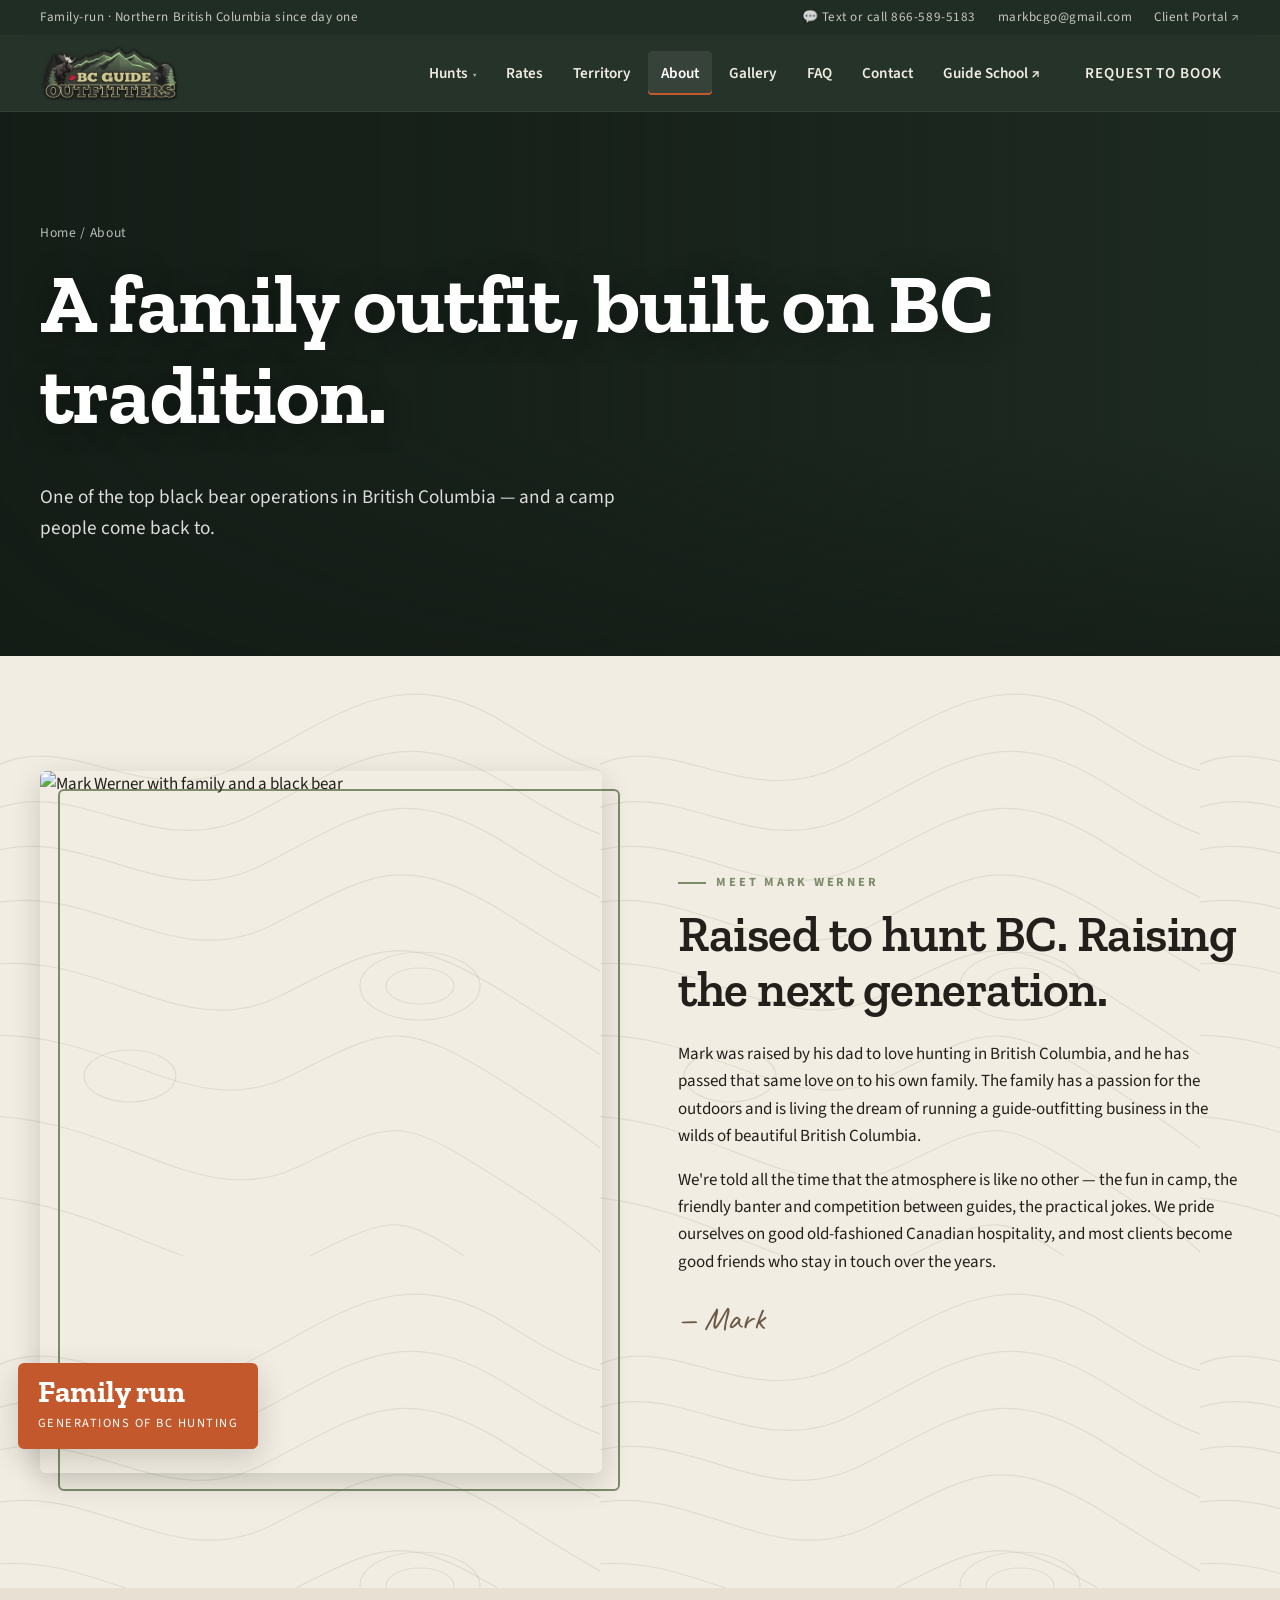
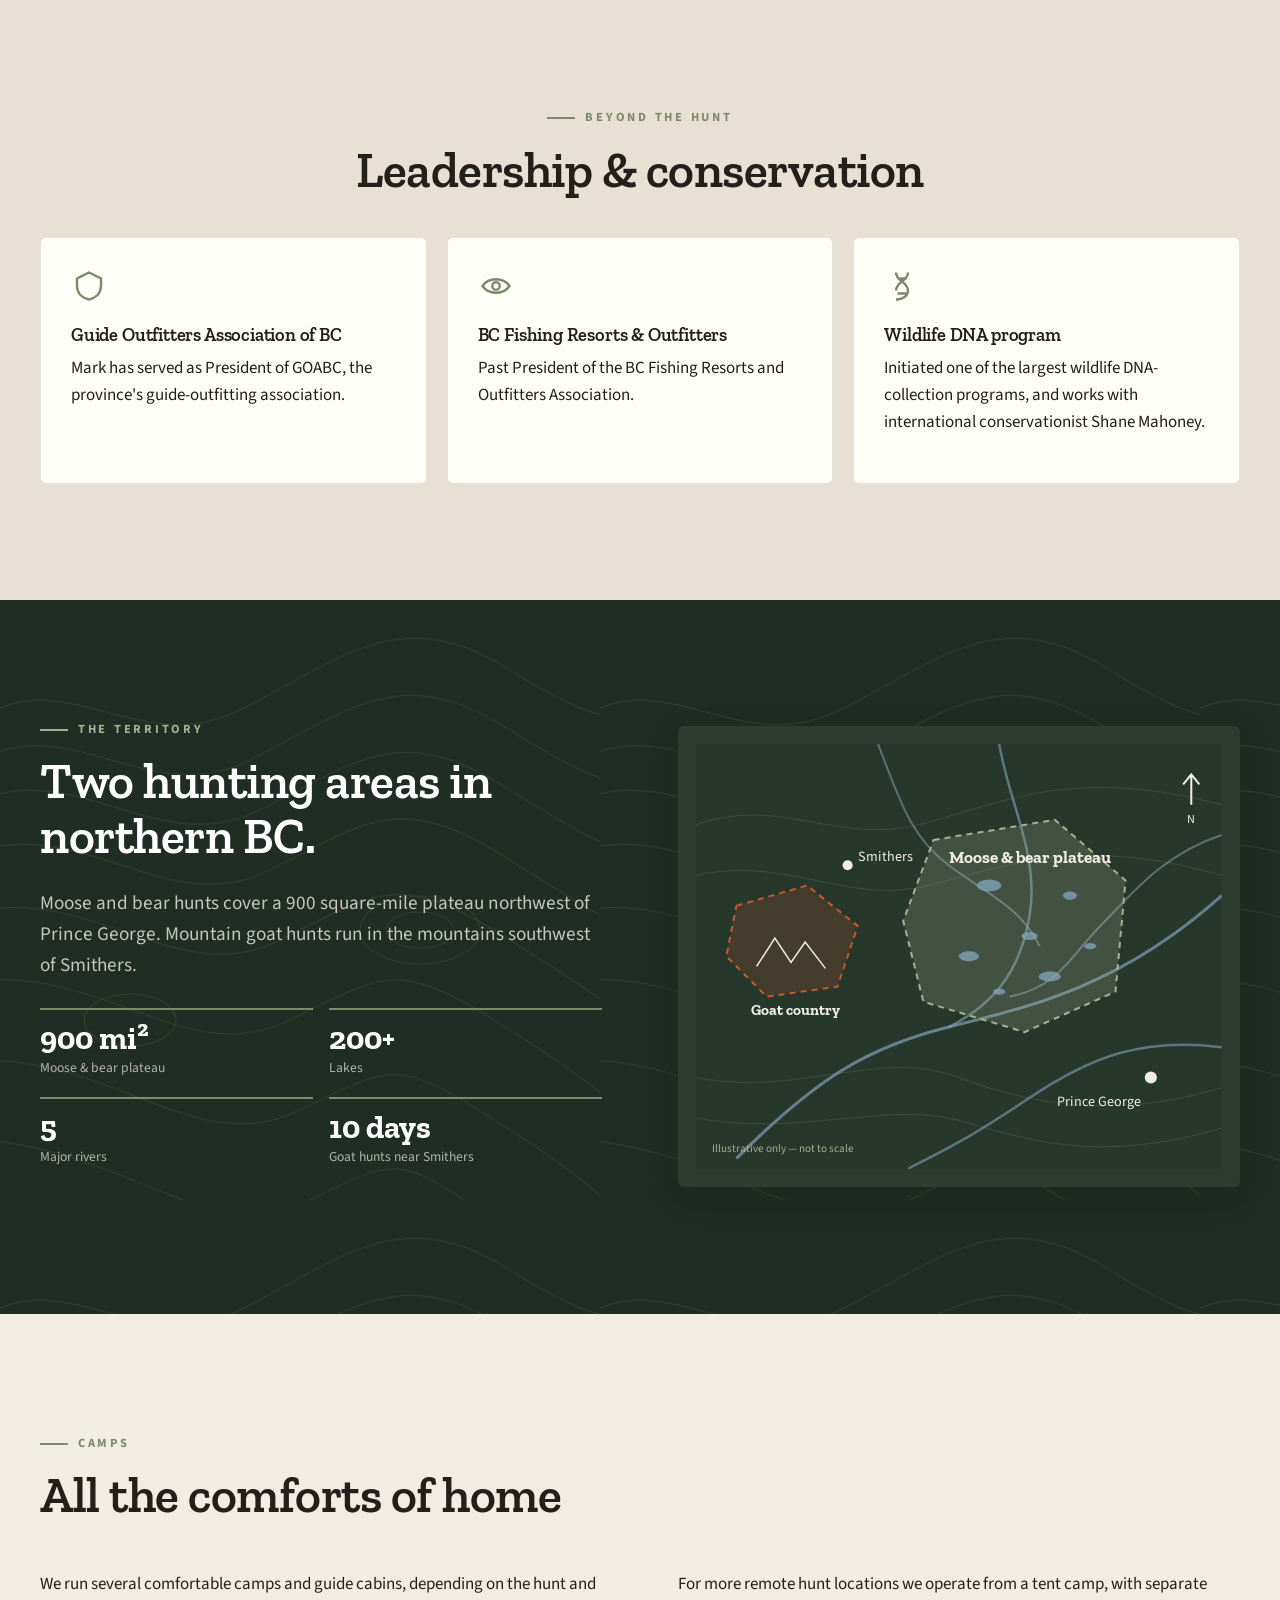
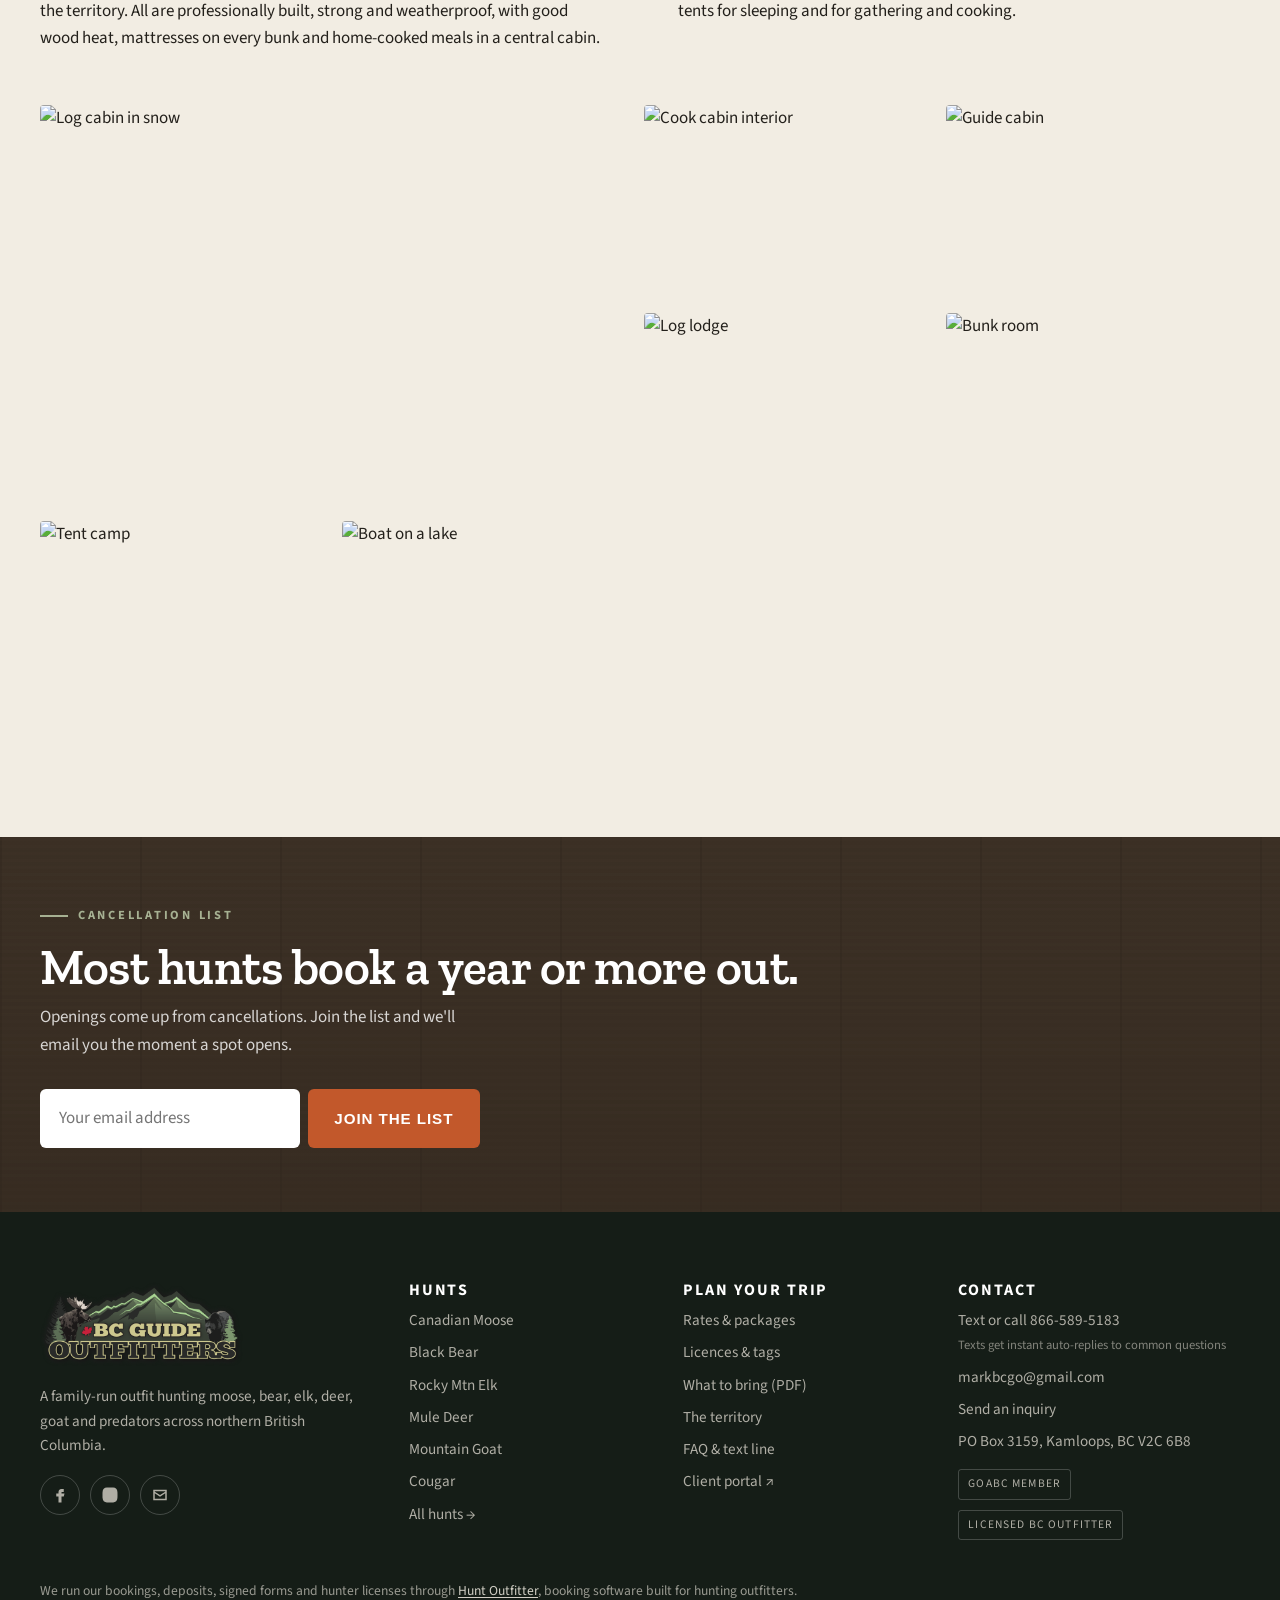
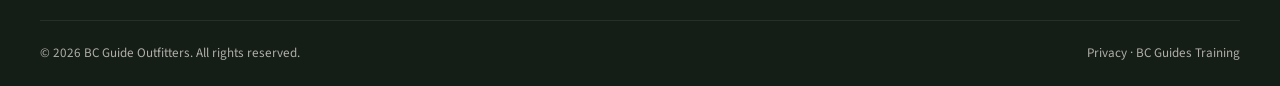
==== about.html @ df82d162 "BC Guide Outfitters site preview (static redesign)" ====
<!doctype html>
<html lang="en">
<head>
<meta charset="utf-8">
<meta name="robots" content="noindex, nofollow">
<link rel="icon" type="image/png" href="assets/img/favicon.png">
<link rel="apple-touch-icon" href="assets/img/favicon.png">
<meta name="viewport" content="width=device-width, initial-scale=1">
<title>About &amp; Territory — BC Guide Outfitters</title>
<link rel="preconnect" href="https://fonts.googleapis.com"><link rel="preconnect" href="https://fonts.gstatic.com" crossorigin>
<link href="https://fonts.googleapis.com/css2?family=Caveat:wght@500&family=Source+Sans+3:wght@400;600;700&family=Zilla+Slab:wght@400;600;700&display=swap" rel="stylesheet">
<link rel="stylesheet" href="assets/styles.css?v=23">
<script src="assets/site.js?v=23" defer></script>
</head>
<body data-page="about">
<div id="site-header"></div>

<main>
  <section class="hero hero-sub">
    <div class="hero-bg" style="background-image:url('https://www.bcguideoutfitters.com/wp-content/uploads/2018/09/aboutbanner.jpg')"></div>
    <div class="wrap">
      <div>
        <div class="crumbs"><a href="index.html">Home</a> / About</div>
        <h1>A family outfit, built on BC tradition.</h1>
        <p class="lead">One of the top black bear operations in British Columbia — and a camp people come back to.</p>
      </div>
    </div>
  </section>

  <section class="section topo">
    <div class="wrap split">
      <div class="framed">
        <img src="https://www.bcguideoutfitters.com/wp-content/uploads/2018/09/about1.jpg" alt="Mark Werner with family and a black bear">
        <div class="tag"><b>Family run</b><span>Generations of BC hunting</span></div>
      </div>
      <div>
        <span class="eyebrow">Meet Mark Werner</span>
        <h2>Raised to hunt BC. Raising the next generation.</h2>
        <p>Mark was raised by his dad to love hunting in British Columbia, and he has passed that same love on to his own family. The family has a passion for the outdoors and is living the dream of running a guide-outfitting business in the wilds of beautiful British Columbia.</p>
        <p>We're told all the time that the atmosphere is like no other — the fun in camp, the friendly banter and competition between guides, the practical jokes. We pride ourselves on good old-fashioned Canadian hospitality, and most clients become good friends who stay in touch over the years.</p>
        <p class="signature">— Mark</p>
      </div>
    </div>
  </section>

  <section class="section paper-2">
    <div class="wrap">
      <div class="center" style="margin-bottom:40px"><span class="eyebrow">Beyond the hunt</span><h2>Leadership &amp; conservation</h2></div>
      <div class="cred">
        <div class="panel"><svg viewBox="0 0 24 24"><path d="M12 3l8 4v5c0 5-3.5 8-8 9-4.5-1-8-4-8-9V7z"/></svg><h3>Guide Outfitters Association of BC</h3><p>Mark has served as President of GOABC, the province's guide-outfitting association.</p></div>
        <div class="panel"><svg viewBox="0 0 24 24"><path d="M3 12c4-6 14-6 18 0-4 6-14 6-18 0z"/><circle cx="12" cy="12" r="2.5"/></svg><h3>BC Fishing Resorts &amp; Outfitters</h3><p>Past President of the BC Fishing Resorts and Outfitters Association.</p></div>
        <div class="panel"><svg viewBox="0 0 24 24"><path d="M8 3c0 6 8 6 8 12s-8 6-8 6M16 3c0 6-8 6-8 12M9 7h6M9 17h6"/></svg><h3>Wildlife DNA program</h3><p>Initiated one of the largest wildlife DNA-collection programs, and works with international conservationist Shane Mahoney.</p></div>
      </div>
    </div>
  </section>

  <section class="section on-dark topo" id="territory">
    <div class="wrap split">
      <div>
        <span class="eyebrow">The territory</span>
        <h2>Two hunting areas in northern BC.</h2>
        <p class="lead">Moose and bear hunts cover a 900 square-mile plateau northwest of Prince George. Mountain goat hunts run in the mountains southwest of Smithers.</p>
        <div class="facts">
          <div class="fact"><b>900 mi²</b><span>Moose &amp; bear plateau</span></div>
          <div class="fact"><b>200+</b><span>Lakes</span></div>
          <div class="fact"><b>5</b><span>Major rivers</span></div>
          <div class="fact"><b>10 days</b><span>Goat hunts near Smithers</span></div>
        </div>
      </div>
      <div class="map-card">
        <svg viewBox="0 0 520 420" role="img" aria-label="Illustrative map of the hunting areas relative to Prince George and Smithers">
          <rect width="520" height="420" fill="#26372c"/>
          <g fill="none" stroke="#7d8b6a" stroke-opacity=".25">
            <path d="M0 80c80-30 140 20 220 0s150-60 300-20"/><path d="M0 130c90-20 150 30 230 10s150-50 290-10"/><path d="M0 330c100 20 180-30 260 0s160 40 260 10"/><path d="M0 370c110 20 190-20 270 5s150 35 250 5"/>
          </g>
          <!-- rivers -->
          <path d="M40 410C120 330 170 300 250 280s170-40 270-130" fill="none" stroke="#7fa3b5" stroke-width="3" stroke-opacity=".7"/>
          <path d="M520 300c-80-10-130 10-190 50s-80 50-120 70" fill="none" stroke="#7fa3b5" stroke-width="2.5" stroke-opacity=".6"/>
          <path d="M300 0c10 60 40 110 30 170s-40 90-80 110" fill="none" stroke="#7fa3b5" stroke-width="2.5" stroke-opacity=".6"/>
          <path d="M180 0c20 50 30 90 70 120s70 40 90 80" fill="none" stroke="#7fa3b5" stroke-width="2" stroke-opacity=".55"/>
          <path d="M520 90c-60 20-90 60-120 90s-40 60-90 70" fill="none" stroke="#7fa3b5" stroke-width="2" stroke-opacity=".55"/>
          <!-- plateau territory -->
          <path d="M235 95l120-20 70 60-10 110-90 40-100-30-20-80z" fill="#a6b192" fill-opacity=".22" stroke="#a6b192" stroke-width="2" stroke-dasharray="6 5"/>
          <g fill="#7fa3b5" fill-opacity=".8"><ellipse cx="290" cy="140" rx="12" ry="6"/><ellipse cx="330" cy="190" rx="8" ry="4"/><ellipse cx="270" cy="210" rx="10" ry="5"/><ellipse cx="370" cy="150" rx="7" ry="4"/><ellipse cx="350" cy="230" rx="11" ry="5"/><ellipse cx="300" cy="245" rx="6" ry="3"/><ellipse cx="390" cy="200" rx="6" ry="3"/></g>
          <text x="330" y="118" fill="#f2ede3" font-family="Zilla Slab" font-weight="700" font-size="17" text-anchor="middle">Moose &amp; bear plateau</text>
          <!-- goat area -->
          <path d="M40 160l70-20 50 40-20 60-70 10-40-40z" fill="#c2582b" fill-opacity=".2" stroke="#c2582b" stroke-width="2" stroke-dasharray="6 5"/>
          <path d="M60 220l18-28 16 24 14-20 20 26" fill="none" stroke="#f2ede3" stroke-width="1.5"/>
          <text x="98" y="268" fill="#f2ede3" font-family="Zilla Slab" font-weight="700" font-size="15" text-anchor="middle">Goat country</text>
          <!-- towns -->
          <circle cx="150" cy="120" r="5" fill="#f2ede3"/><text x="160" y="116" fill="#f2ede3" font-family="Source Sans 3" font-size="14">Smithers</text>
          <circle cx="450" cy="330" r="6" fill="#f2ede3"/><text x="440" y="358" fill="#f2ede3" font-family="Source Sans 3" font-size="14" text-anchor="end">Prince George</text>
          <path d="M490 30v30M482 40l8-10 8 10" stroke="#f2ede3" stroke-width="2" fill="none"/><text x="490" y="78" fill="#f2ede3" font-size="12" text-anchor="middle" font-family="Source Sans 3">N</text>
          <text x="16" y="404" fill="#a6b192" font-size="11" font-family="Source Sans 3">Illustrative only — not to scale</text>
        </svg>
      </div>
    </div>
  </section>

  <section class="section">
    <div class="wrap">
      <div class="section-head"><div><span class="eyebrow">Camps</span><h2 style="margin:0">All the comforts of home</h2></div></div>
      <div class="split" style="align-items:start;margin-bottom:36px">
        <p>We run several comfortable camps and guide cabins, depending on the hunt and the territory. All are professionally built, strong and weatherproof, with good wood heat, mattresses on every bunk and home-cooked meals in a central cabin.</p>
        <p>For more remote hunt locations we operate from a tent camp, with separate tents for sleeping and for gathering and cooking.</p>
      </div>
      <div class="camp-grid">
        <img data-lightbox src="https://www.bcguideoutfitters.com/wp-content/uploads/2018/10/accom5.jpg" alt="Log cabin in snow">
        <img data-lightbox src="https://www.bcguideoutfitters.com/wp-content/uploads/2018/10/accom1.jpg" alt="Cook cabin interior">
        <img data-lightbox src="https://www.bcguideoutfitters.com/wp-content/uploads/2018/10/accom3.jpg" alt="Guide cabin">
        <img data-lightbox src="https://www.bcguideoutfitters.com/wp-content/uploads/2018/09/about-accom1.jpg" alt="Log lodge">
        <img data-lightbox src="https://www.bcguideoutfitters.com/wp-content/uploads/2018/09/about-accom2.jpg" alt="Bunk room">
        <img data-lightbox src="https://www.bcguideoutfitters.com/wp-content/uploads/2018/10/accom7.jpg" alt="Tent camp">
        <img data-lightbox src="https://www.bcguideoutfitters.com/wp-content/uploads/2018/10/accom4.jpg" alt="Boat on a lake">
      </div>
    </div>
  </section>
</main>

<div id="site-footer"></div>
</body>
</html>
---- assets/styles.css ----
/* BC Guide Outfitters — mock-up stylesheet ("Heritage Backcountry") */
:root {
  --spruce: #1f2d24;
  --spruce-2: #2b3d31;
  --sage: #7d8b6a;
  --sage-2: #a6b192;
  --paper: #f2ede3;
  --paper-2: #e8e1d3;
  --wood: #6b5a47;
  --wood-dark: #3e3328;
  --blaze: #c2582b;
  --blaze-2: #a8461d;
  --ink: #23201b;
  --muted: #6c665b;
  --line: rgba(35, 32, 27, .12);
  --radius: 6px;
  --shadow: 0 10px 30px rgba(20, 25, 20, .18);
  --wrap: 1200px;
  --head: "Zilla Slab", Georgia, serif;
  --body: "Source Sans 3", system-ui, -apple-system, sans-serif;
}

*, *::before, *::after { box-sizing: border-box; }
html { scroll-behavior: smooth; }
body {
  margin: 0;
  font-family: var(--body);
  font-size: 17px;
  line-height: 1.6;
  color: var(--ink);
  background: var(--paper);
  -webkit-font-smoothing: antialiased;
  overflow-x: clip;
}
img { max-width: 100%; display: block; }
a { color: inherit; }
h1, h2, h3, h4 { font-family: var(--head); line-height: 1.1; margin: 0 0 .5em; letter-spacing: -.01em; }
h1 { font-size: clamp(2.6rem, 6.5vw, 5.2rem); font-weight: 700; }
h2 { font-size: clamp(2rem, 4vw, 3.1rem); font-weight: 600; }
h3 { font-size: 1.45rem; font-weight: 600; }
p { margin: 0 0 1em; }

.wrap { width: min(var(--wrap), 100% - 32px); margin-inline: auto; }
.eyebrow {
  display: inline-block;
  font-size: .78rem; font-weight: 700; letter-spacing: .22em; text-transform: uppercase;
  color: var(--sage); margin-bottom: .9rem;
}
.eyebrow::before { content: ""; display: inline-block; width: 28px; height: 2px; background: currentColor; vertical-align: middle; margin-right: 10px; }
.on-dark .eyebrow, .eyebrow.light { color: var(--sage-2); }
.lead { font-size: 1.2rem; color: var(--muted); max-width: 62ch; }
.on-dark .lead { color: rgba(242, 237, 227, .8); }
.center { text-align: center; }
.center .lead { margin-inline: auto; }
.mock-note { font-size: .78rem; color: var(--blaze); font-weight: 600; }

/* ---------- Buttons ---------- */
.btn {
  display: inline-flex; align-items: center; gap: .55em;
  padding: .9em 1.6em; border-radius: var(--radius);
  font-weight: 700; font-size: .95rem; letter-spacing: .06em; text-transform: uppercase;
  text-decoration: none; border: 2px solid transparent; cursor: pointer;
  transition: transform .15s, background .2s, color .2s, border-color .2s;
}
.btn:hover { transform: translateY(-2px); }
.btn-blaze { background: var(--blaze); color: #fff; }
.btn-blaze:hover { background: var(--blaze-2); }
.btn-ghost { border-color: rgba(255, 255, 255, .7); color: #fff; }
.btn-ghost:hover { background: #fff; color: var(--spruce); }
.btn-dark { background: var(--spruce); color: var(--paper); }
.btn-dark:hover { background: var(--spruce-2); }
.btn-outline { border-color: var(--spruce); color: var(--spruce); }
.btn-outline:hover { background: var(--spruce); color: var(--paper); }
.btn-row { display: flex; flex-wrap: wrap; gap: 14px; }
.link-arrow { font-weight: 700; color: var(--blaze); text-decoration: none; letter-spacing: .04em; }
.link-arrow::after { content: " →"; transition: margin .2s; }
.link-arrow:hover::after { margin-left: 4px; }

/* ---------- Header ---------- */
.utility {
  background: var(--spruce); color: rgba(242, 237, 227, .8);
  font-size: .82rem; letter-spacing: .04em;
}
.utility .wrap { display: flex; justify-content: space-between; align-items: center; gap: 16px; padding: 7px 0; }
.utility a { text-decoration: none; }
.utility a:hover { color: #fff; }
.utility .u-right { display: flex; gap: 22px; }

.site-header {
  position: sticky; top: 0; z-index: 50;
  background: rgba(31, 45, 36, .97);
  backdrop-filter: blur(8px);
  color: var(--paper);
  border-bottom: 1px solid rgba(255, 255, 255, .06);
  transition: box-shadow .2s;
}
.site-header.scrolled { box-shadow: 0 6px 20px rgba(0, 0, 0, .25); }
.site-header .wrap { display: flex; align-items: center; justify-content: space-between; gap: 20px; height: 76px; }
.brand { display: flex; align-items: center; gap: 12px; text-decoration: none; }
.brand-text { font-family: var(--head); line-height: 1; }
.brand-text strong { display: block; font-size: 1.3rem; letter-spacing: .02em; }
.brand-text span { font-size: .7rem; letter-spacing: .28em; text-transform: uppercase; color: var(--sage-2); }
.brand-logo { display: block; height: 58px; width: auto; flex: none; }
.brand-logo-lg { height: 84px; }

.nav { display: flex; align-items: center; gap: 4px; white-space: nowrap; }
.nav > a, .nav .dd > button {
  color: var(--paper); text-decoration: none; font-weight: 600; font-size: .95rem;
  padding: 10px 13px; border-radius: 4px; background: none; border: 0; font-family: inherit; cursor: pointer;
}
.nav > a:hover, .nav .dd > button:hover, .nav a.active { color: #fff; background: rgba(255, 255, 255, .08); }
.nav a.active { box-shadow: inset 0 -2px 0 var(--blaze); }
.nav .btn { margin-left: 10px; padding: .7em 1.2em; }
.dd { position: relative; }
.dd > button::after { content: "▾"; font-size: .7em; margin-left: 5px; opacity: .7; }
.dd-menu {
  position: absolute; top: 100%; left: 0; min-width: 440px;
  background: var(--paper); color: var(--ink); border-radius: var(--radius); box-shadow: var(--shadow);
  padding: 14px; display: grid; grid-template-columns: 1fr 1fr; gap: 2px;
  opacity: 0; visibility: hidden; transform: translateY(6px); transition: .18s;
}
.dd:hover .dd-menu, .dd:focus-within .dd-menu { opacity: 1; visibility: visible; transform: none; }
.dd-menu a { display: flex; justify-content: space-between; padding: 9px 12px; border-radius: 4px; text-decoration: none; font-weight: 600; }
.dd-menu a small { color: var(--muted); font-weight: 400; }
.dd-menu a:hover { background: var(--paper-2); }
.dd-menu .all { grid-column: 1 / -1; border-top: 1px solid var(--line); margin-top: 6px; padding-top: 12px; color: var(--blaze); }

.menu-toggle { display: none; background: none; border: 0; color: var(--paper); width: 44px; height: 44px; cursor: pointer; }
.menu-toggle span { display: block; width: 24px; height: 2px; background: currentColor; margin: 5px auto; transition: .25s; }
.nav-open .menu-toggle span:nth-child(1) { transform: translateY(7px) rotate(45deg); }
.nav-open .menu-toggle span:nth-child(2) { opacity: 0; }
.nav-open .menu-toggle span:nth-child(3) { transform: translateY(-7px) rotate(-45deg); }
.mobile-book { display: none; }

/* ---------- Hero ---------- */
.hero {
  position: relative; min-height: min(88vh, 820px); display: flex; align-items: center;
  color: #fff; overflow: hidden; background: var(--spruce);
}
.hero-bg { position: absolute; inset: 0; background-size: cover; background-position: center 35%; transform: scale(1.05); animation: slowzoom 18s ease-out forwards; }
@keyframes slowzoom { to { transform: scale(1); } }
.hero::before {
  content: ""; position: absolute; inset: 0; z-index: 1;
  background: linear-gradient(90deg, rgba(20, 28, 22, .92) 0%, rgba(20, 28, 22, .65) 45%, rgba(20, 28, 22, .15) 100%),
              linear-gradient(0deg, rgba(20, 28, 22, .7), transparent 40%);
}
.hero .wrap { position: relative; z-index: 2; display: grid; grid-template-columns: 1.25fr 1fr; gap: 40px; align-items: center; padding: 90px 0 110px; }
.hero h1 { text-shadow: 0 2px 30px rgba(0, 0, 0, .35); }
.hero h1 em { font-style: normal; color: var(--sage-2); }
.hero .lead { color: rgba(255, 255, 255, .85); margin-bottom: 2rem; }
.hero-badges { display: flex; flex-wrap: wrap; gap: 10px; margin-top: 28px; }
.hero-badges span { font-size: .8rem; font-weight: 600; letter-spacing: .05em; padding: 6px 12px; border: 1px solid rgba(255, 255, 255, .35); border-radius: 99px; background: rgba(0, 0, 0, .2); }

/* polaroid stack — nod to the guide-school hero collage */
.polaroids { position: relative; height: 460px; }
.polaroid {
  position: absolute; background: #fbf8f2; padding: 10px 10px 38px; box-shadow: 0 18px 40px rgba(0, 0, 0, .45);
  width: 62%; transition: transform .35s;
}
.polaroid img { aspect-ratio: 4/3; object-fit: cover; width: 100%; }
.polaroid figcaption { position: absolute; bottom: 9px; left: 0; right: 0; text-align: center; font-family: "Caveat", cursive; font-size: 1.25rem; color: #3a3a3a; }
.polaroid:nth-child(1) { top: 0; right: 4%; transform: rotate(5deg); }
.polaroid:nth-child(2) { top: 130px; left: 0; transform: rotate(-6deg); }
.polaroid:nth-child(3) { top: 255px; right: 10%; transform: rotate(3deg); }
.polaroid:hover { transform: rotate(0) scale(1.04); z-index: 5; }

.hero-sub { min-height: 52vh; }
.hero-sub .wrap { grid-template-columns: 1fr; padding: 110px 0 80px; }
.crumbs { font-size: .85rem; letter-spacing: .05em; color: rgba(255, 255, 255, .7); margin-bottom: 14px; }
.crumbs a { text-decoration: none; }
.crumbs a:hover { color: #fff; }

/* ---------- Sections ---------- */
section { position: relative; }
[id] { scroll-margin-top: 80px; }
.section { padding: clamp(64px, 9vw, 120px) 0; }
.section-head { display: flex; justify-content: space-between; align-items: end; gap: 30px; margin-bottom: 48px; flex-wrap: wrap; }
.section-head > div { max-width: 680px; }
.on-dark { background: var(--spruce); color: var(--paper); }
.on-dark h2, .on-dark h3 { color: #fff; }
.paper-2 { background: var(--paper-2); }
.topo {
  background-image: url("data:image/svg+xml,%3Csvg xmlns='http://www.w3.org/2000/svg' width='600' height='600' viewBox='0 0 600 600'%3E%3Cg fill='none' stroke='%237d8b6a' stroke-opacity='.16' stroke-width='1.2'%3E%3Cpath d='M-20 120c80-60 160 40 260-10s160-110 270-40 120 40 120 40'/%3E%3Cpath d='M-20 160c90-50 170 50 270 0s150-100 260-30 120 50 120 50'/%3E%3Cpath d='M-20 200c100-40 180 60 280 10s140-90 250-20 120 60 120 60'/%3E%3Cpath d='M-20 250c110-30 190 70 290 20s130-80 240-10 120 70 120 70'/%3E%3Cpath d='M-20 310c120-20 200 80 300 30s120-70 230 0 120 80 120 80'/%3E%3Cpath d='M-20 380c130-10 210 90 310 40s110-60 220 10 120 90 120 90'/%3E%3Cpath d='M-20 460c140 0 220 100 320 50s100-50 210 20 120 100 120 100'/%3E%3Cpath d='M-20 540c150 10 230 110 330 60s90-40 200 30 120 110 120 110'/%3E%3Cellipse cx='420' cy='330' rx='60' ry='34'/%3E%3Cellipse cx='420' cy='330' rx='34' ry='18'/%3E%3Cellipse cx='130' cy='420' rx='46' ry='26'/%3E%3C/g%3E%3C/svg%3E");
  background-size: 600px;
}
.on-dark.topo { background-color: var(--spruce); }
.wood {
  color: #fff;
  background:
    linear-gradient(rgba(46, 36, 27, .78), rgba(46, 36, 27, .85)),
    repeating-linear-gradient(90deg, rgba(0, 0, 0, .18) 0 2px, transparent 2px 140px),
    repeating-linear-gradient(0deg, rgba(255, 255, 255, .02) 0 3px, rgba(0, 0, 0, .04) 3px 7px),
    url("https://www.bcguideoutfitters.com/wp-content/uploads/2018/08/woodback-cta.jpg") center/cover,
    var(--wood);
}

/* ---------- Stat strip ---------- */
.stats { background: var(--wood-dark); color: var(--paper); position: relative; z-index: 3; }
.stats .wrap { display: grid; grid-template-columns: repeat(5, 1fr); }
.stat { padding: 30px 18px; text-align: center; border-right: 1px solid rgba(255, 255, 255, .1); }
.stat:last-child { border-right: 0; }
.stat b { display: block; font-family: var(--head); font-size: clamp(1.9rem, 3.4vw, 2.7rem); color: #fff; line-height: 1; }
.stat span { font-size: .78rem; letter-spacing: .16em; text-transform: uppercase; color: var(--sage-2); }

/* ---------- Species cards ---------- */
.filters { display: flex; flex-wrap: wrap; gap: 8px; }
.chip {
  padding: 8px 16px; border-radius: 99px; border: 1.5px solid var(--line); background: transparent;
  font-family: inherit; font-weight: 600; font-size: .9rem; cursor: pointer; color: var(--ink);
}
.chip:hover { border-color: var(--sage); }
.chip.is-active { background: var(--spruce); border-color: var(--spruce); color: var(--paper); }
.species-grid { display: grid; grid-template-columns: repeat(3, 1fr); gap: 22px; }
.species-card {
  position: relative; border-radius: var(--radius); overflow: hidden; min-height: 420px; color: #fff;
  display: flex; flex-direction: column; justify-content: flex-end; text-decoration: none;
  box-shadow: 0 6px 18px rgba(0, 0, 0, .12); isolation: isolate;
}
.species-card img { position: absolute; inset: 0; width: 100%; height: 100%; object-fit: cover; z-index: -2; transition: transform .6s; }
.species-card::before { content: ""; position: absolute; inset: 0; z-index: -1; background: linear-gradient(0deg, rgba(15, 20, 16, .95) 0%, rgba(15, 20, 16, .35) 55%, rgba(15, 20, 16, 0) 80%); }
.species-card:hover img { transform: scale(1.07); }
.species-card .body { padding: 24px; }
.species-card .season { position: absolute; top: 16px; left: 16px; font-size: .72rem; font-weight: 700; letter-spacing: .14em; text-transform: uppercase; background: rgba(242, 237, 227, .92); color: var(--spruce); padding: 5px 10px; border-radius: 3px; }
.species-card h3 { margin-bottom: .25em; font-size: 1.7rem; }
.species-card p { color: rgba(255, 255, 255, .8); font-size: .95rem; margin-bottom: 14px; }
.species-card .meta { display: flex; justify-content: space-between; align-items: center; border-top: 1px solid rgba(255, 255, 255, .2); padding-top: 14px; font-size: .9rem; }
.species-card .meta b { font-family: var(--head); font-size: 1.25rem; }
.species-card .meta .go { font-weight: 700; color: var(--sage-2); letter-spacing: .04em; }
.species-card.feature { grid-column: span 2; }
.species-card.hidden { display: none; }

/* ---------- Reasons ---------- */
.reasons { display: grid; grid-template-columns: repeat(5, 1fr); gap: 1px; background: rgba(255, 255, 255, .1); border: 1px solid rgba(255, 255, 255, .1); border-radius: var(--radius); overflow: hidden; }
.reason { background: var(--spruce); padding: 30px 22px; transition: background .2s; }
.reason:hover { background: var(--spruce-2); }
.reason .num { font-family: var(--head); font-size: .95rem; color: var(--blaze); font-weight: 700; letter-spacing: .1em; }
.reason svg { width: 34px; height: 34px; stroke: var(--sage-2); fill: none; stroke-width: 1.6; margin: 14px 0; }
.reason h4 { font-size: 1.12rem; color: #fff; margin: 0 0 .3em; }
.reason p { font-size: .88rem; color: rgba(242, 237, 227, .65); margin: 0; }

/* ---------- Split / media blocks ---------- */
.split { display: grid; grid-template-columns: 1fr 1fr; gap: clamp(30px, 6vw, 80px); align-items: center; }
.split.flip > :first-child { order: 2; }
.framed { position: relative; }
.framed img { border-radius: var(--radius); box-shadow: var(--shadow); aspect-ratio: 4/5; object-fit: cover; width: 100%; }
.framed::after { content: ""; position: absolute; inset: 18px -18px -18px 18px; border: 2px solid var(--sage); border-radius: var(--radius); z-index: -1; }
.framed .tag { position: absolute; bottom: 24px; left: -22px; background: var(--blaze); color: #fff; padding: 14px 20px; border-radius: var(--radius); font-family: var(--head); box-shadow: var(--shadow); }
.framed .tag b { display: block; font-size: 1.9rem; line-height: 1; }
.framed .tag span { font-size: .78rem; letter-spacing: .12em; text-transform: uppercase; font-family: var(--body); }
.checklist { list-style: none; padding: 0; margin: 0 0 1.6em; display: grid; gap: 10px; }
.checklist li { padding-left: 30px; position: relative; }
.checklist li::before { content: ""; position: absolute; left: 0; top: .35em; width: 18px; height: 18px; border-radius: 50%; background: var(--sage) url("data:image/svg+xml,%3Csvg xmlns='http://www.w3.org/2000/svg' viewBox='0 0 20 20'%3E%3Cpath d='M5 10.5l3 3 7-7' fill='none' stroke='white' stroke-width='2.4'/%3E%3C/svg%3E") center/12px no-repeat; }
.checklist.x li::before { background: #b9b2a4 url("data:image/svg+xml,%3Csvg xmlns='http://www.w3.org/2000/svg' viewBox='0 0 20 20'%3E%3Cpath d='M6 6l8 8M14 6l-8 8' fill='none' stroke='white' stroke-width='2.4'/%3E%3C/svg%3E") center/11px no-repeat; }
.quote-mark { font-family: var(--head); font-size: 1.35rem; font-style: italic; border-left: 3px solid var(--blaze); padding-left: 20px; margin: 1.5em 0; color: var(--wood-dark); }
.signature { font-family: "Caveat", cursive; font-size: 2rem; color: var(--wood); }

/* ---------- Territory map ---------- */
.map-card { background: var(--spruce-2); border-radius: var(--radius); padding: 18px; box-shadow: var(--shadow); }
.map-card svg { width: 100%; height: auto; display: block; }
.facts { display: grid; grid-template-columns: repeat(2, 1fr); gap: 16px; margin: 28px 0; }
.fact { border-top: 2px solid var(--sage); padding-top: 12px; }
.fact b { font-family: var(--head); font-size: 2rem; display: block; line-height: 1; color: #fff; }
.fact span { font-size: .85rem; color: rgba(242, 237, 227, .7); }

/* ---------- Testimonials ---------- */
.testimonials { display: grid; grid-template-columns: repeat(3, 1fr); gap: 22px; }
.tcard { background: #fffdf8; border: 1px solid var(--line); border-radius: var(--radius); padding: 30px; position: relative; }
.tcard::before { content: "“"; font-family: var(--head); font-size: 5rem; line-height: 1; color: var(--sage-2); position: absolute; top: 8px; right: 22px; }
.tcard .stars { color: var(--blaze); letter-spacing: 3px; margin-bottom: 10px; }
.tcard p { font-style: italic; }
.tcard footer { font-weight: 700; font-size: .92rem; }
.tcard footer span { display: block; font-weight: 400; color: var(--muted); }

/* ---------- Gallery ---------- */
.gallery-strip { display: grid; grid-template-columns: repeat(6, 1fr); gap: 6px; }
.gallery-strip img, .masonry img { width: 100%; height: 100%; object-fit: cover; cursor: zoom-in; transition: filter .3s, transform .3s; }
.gallery-strip img { aspect-ratio: 1; }
.gallery-strip img:hover, .masonry img:hover { filter: brightness(1.1); }
.masonry { columns: 4 240px; column-gap: 10px; }
.masonry figure { margin: 0 0 10px; break-inside: avoid; border-radius: 4px; overflow: hidden; position: relative; }
.masonry figure.hidden { display: none; }
.masonry figcaption { position: absolute; bottom: 0; left: 0; right: 0; padding: 22px 12px 8px; color: #fff; font-size: .8rem; letter-spacing: .08em; text-transform: uppercase; background: linear-gradient(transparent, rgba(0, 0, 0, .7)); opacity: 0; transition: .25s; }
.masonry figure:hover figcaption { opacity: 1; }
.lightbox { position: fixed; inset: 0; background: rgba(10, 14, 11, .94); z-index: 100; display: none; align-items: center; justify-content: center; padding: 30px; }
.lightbox.open { display: flex; }
.lightbox img { max-height: 86vh; max-width: 92vw; box-shadow: 0 20px 60px rgba(0, 0, 0, .6); }
.lightbox button { position: absolute; background: rgba(255, 255, 255, .1); color: #fff; border: 0; width: 50px; height: 50px; border-radius: 50%; font-size: 1.5rem; cursor: pointer; }
.lightbox .lb-close { top: 20px; right: 20px; }
.lightbox .lb-prev { left: 20px; top: 50%; }
.lightbox .lb-next { right: 20px; top: 50%; }

/* ---------- CTA bands ---------- */
.cta-band .wrap { display: flex; justify-content: space-between; align-items: center; gap: 30px; flex-wrap: wrap; padding: 64px 0; }
.cta-band h2 { margin: 0 0 .2em; }
.cta-band p { margin: 0; color: rgba(255, 255, 255, .8); max-width: 56ch; }
.signup { display: flex; gap: 8px; flex-wrap: wrap; }
.signup input { padding: .95em 1.1em; border-radius: var(--radius); border: 0; min-width: 260px; font: inherit; flex: 1; }

.school { display: grid; grid-template-columns: 1fr 1.1fr; border-radius: var(--radius); overflow: hidden; box-shadow: var(--shadow); background: var(--sage); color: #fff; }
.school img { width: 100%; height: 100%; object-fit: cover; min-height: 340px; }
.school .body { padding: clamp(28px, 5vw, 56px); }
.school .eyebrow { color: var(--paper); }
.school h2 { color: #fff; }
.school p { color: rgba(255, 255, 255, .9); }
.school .price { font-family: var(--head); font-size: 1.1rem; margin-bottom: 1.4em; }

/* ---------- Species detail ---------- */
.quickfacts { background: var(--paper); border-radius: var(--radius); box-shadow: var(--shadow); margin-top: -60px; position: relative; z-index: 4; display: grid; grid-template-columns: repeat(5, 1fr) auto; align-items: center; }
.qf { padding: 22px 24px; border-right: 1px solid var(--line); }
.qf span { display: block; font-size: .72rem; letter-spacing: .16em; text-transform: uppercase; color: var(--muted); font-weight: 700; }
.qf b { font-family: var(--head); font-size: 1.3rem; }
.quickfacts .btn { margin: 0 22px; }
.day-timeline { list-style: none; padding: 0; margin: 0; border-left: 2px solid var(--sage-2); }
.day-timeline li { padding: 0 0 22px 26px; position: relative; }
.day-timeline li::before { content: ""; position: absolute; left: -8px; top: 5px; width: 14px; height: 14px; border-radius: 50%; background: var(--paper); border: 3px solid var(--sage); }
.day-timeline b { font-family: var(--head); display: block; font-size: 1.1rem; }
.day-timeline time { font-size: .78rem; letter-spacing: .14em; text-transform: uppercase; color: var(--blaze); font-weight: 700; }
.inc-grid { display: grid; grid-template-columns: 1fr 1fr; gap: 30px; }
.panel { background: #fffdf8; border: 1px solid var(--line); border-radius: var(--radius); padding: 30px; }

/* ---------- Rates ---------- */
.toggle { display: inline-flex; background: var(--paper-2); border-radius: 99px; padding: 4px; margin-bottom: 30px; }
.toggle button { border: 0; background: none; padding: 9px 20px; border-radius: 99px; font: inherit; font-weight: 700; cursor: pointer; color: var(--muted); }
.toggle button.is-active { background: var(--spruce); color: #fff; }
.rate-grid { display: grid; grid-template-columns: repeat(3, 1fr); gap: 18px; }
.rate { background: #fffdf8; border: 1px solid var(--line); border-radius: var(--radius); overflow: hidden; display: flex; flex-direction: column; transition: transform .2s, box-shadow .2s; }
.rate:hover { transform: translateY(-4px); box-shadow: var(--shadow); }
.rate img { aspect-ratio: 16/9; object-fit: cover; }
.rate .body { padding: 22px; flex: 1; display: flex; flex-direction: column; }
.rate h3 { font-size: 1.3rem; margin-bottom: .15em; }
.rate .sub { font-size: .85rem; color: var(--muted); margin-bottom: 14px; }
.rate .price { font-family: var(--head); font-size: 2rem; font-weight: 700; color: var(--spruce); margin-top: auto; }
.rate .price small { font-family: var(--body); font-size: .8rem; font-weight: 600; color: var(--muted); letter-spacing: .06em; }
.rate .price.call { font-size: 1.35rem; color: var(--blaze); }
.rate.na { display: none; }
table.clean { width: 100%; border-collapse: collapse; background: #fffdf8; border-radius: var(--radius); overflow: hidden; border: 1px solid var(--line); }
table.clean th, table.clean td { padding: 14px 18px; text-align: left; border-bottom: 1px solid var(--line); }
table.clean th { background: var(--spruce); color: var(--paper); font-size: .78rem; letter-spacing: .14em; text-transform: uppercase; }
table.clean td:not(:first-child), table.clean th:not(:first-child) { text-align: right; font-variant-numeric: tabular-nums; }
table.clean tr:last-child td { border-bottom: 0; }
details.acc { border-bottom: 1px solid var(--line); }
details.acc summary { cursor: pointer; padding: 18px 0; font-family: var(--head); font-size: 1.2rem; font-weight: 600; list-style: none; display: flex; justify-content: space-between; }
details.acc summary::after { content: "+"; color: var(--blaze); font-size: 1.5rem; line-height: 1; transition: transform .2s; }
details.acc[open] summary::after { transform: rotate(45deg); }
details.acc p, details.acc ul { color: var(--muted); }

/* ---------- Camps / about ---------- */
.camp-grid { display: grid; grid-template-columns: repeat(4, 1fr); grid-auto-rows: 200px; gap: 8px; }
.camp-grid img { width: 100%; height: 100%; object-fit: cover; border-radius: 4px; }
.camp-grid img:first-child { grid-column: span 2; grid-row: span 2; }
.cred { display: grid; grid-template-columns: repeat(3, 1fr); gap: 20px; }
.cred .panel h3 { font-size: 1.15rem; }
.cred .panel svg { width: 36px; height: 36px; stroke: var(--sage); fill: none; stroke-width: 1.6; margin-bottom: 12px; }

/* ---------- Contact ---------- */
.contact-grid { display: grid; grid-template-columns: 1.5fr 1fr; gap: 40px; align-items: start; }
.form { background: #fffdf8; border: 1px solid var(--line); border-radius: var(--radius); padding: clamp(22px, 4vw, 40px); box-shadow: var(--shadow); }
.form .row { display: grid; grid-template-columns: 1fr 1fr; gap: 16px; }
.field { margin-bottom: 18px; }
.field label, .field legend { display: block; font-size: .8rem; font-weight: 700; letter-spacing: .1em; text-transform: uppercase; margin-bottom: 7px; }
.field input, .field select, .field textarea { width: 100%; padding: .85em 1em; border: 1.5px solid var(--line); border-radius: var(--radius); font: inherit; background: #fff; }
.field input:focus, .field select:focus, .field textarea:focus { outline: none; border-color: var(--sage); box-shadow: 0 0 0 3px rgba(125, 139, 106, .2); }
fieldset.field { border: 0; padding: 0; }
.pick { display: flex; flex-wrap: wrap; gap: 8px; }
.pick label { text-transform: none; letter-spacing: 0; font-weight: 600; font-size: .92rem; margin: 0; }
.pick input { position: absolute; opacity: 0; width: 1px; }
.pick span { display: inline-block; padding: 8px 14px; border: 1.5px solid var(--line); border-radius: 99px; cursor: pointer; }
.pick input:checked + span { background: var(--spruce); color: #fff; border-color: var(--spruce); }
.pick input:focus-visible + span { outline: 2px solid var(--blaze); }
.contact-card { background: var(--spruce); color: var(--paper); border-radius: var(--radius); padding: 32px; }
.contact-card h3 { color: #fff; }
.contact-card a { color: #fff; text-decoration: none; font-weight: 600; }
.contact-card .ci { display: flex; gap: 14px; padding: 14px 0; border-bottom: 1px solid rgba(255, 255, 255, .1); }
.contact-card .ci svg { width: 22px; height: 22px; stroke: var(--sage-2); fill: none; stroke-width: 1.8; flex: none; margin-top: 3px; }
.contact-card .ci small { display: block; color: rgba(242, 237, 227, .6); font-size: .78rem; letter-spacing: .1em; text-transform: uppercase; }
.live-warning { background: #fff4e5; border: 1px solid #e8b77a; color: #6b4a1f; border-radius: var(--radius); padding: 12px 14px; font-size: .88rem; margin: 6px 0 18px; }
.form-embed { background: none; border: 0; box-shadow: none; padding: 0; }
#huntoutfitter-widget { margin: 0 -16px; }
#huntoutfitter-widget iframe { display: block; }
.nav-portal { display: none !important; }
.form-done { display: none; text-align: center; padding: 40px 10px; }
.form.sent .form-done { display: block; }
.form.sent form { display: none; }

/* ---------- Text line ---------- */
.text-cta { display: grid; grid-template-columns: 1fr auto; gap: 40px; align-items: center; background: #fffdf8; border: 1px solid var(--line); border-left: 6px solid var(--blaze); border-radius: var(--radius); padding: clamp(24px, 4vw, 44px); box-shadow: 0 6px 18px rgba(0, 0, 0, .06); }
.text-cta h2 { font-size: clamp(1.8rem, 3.2vw, 2.4rem); }
.text-cta .btn-row { margin: 6px 0 16px; }
.text-cta .btn { white-space: nowrap; }
.text-cta .sm { display: none; }
.text-cta.book-cta { grid-template-columns: 1fr; }
.book-ways { margin: 0 0 18px; padding-left: 1.2em; }
.book-ways li { margin: 0 0 8px; }
.sms-terms { font-size: .8rem; color: var(--muted); margin: 0 0 6px; max-width: 70ch; }
.sms-terms a { color: inherit; }
.tc-qr { text-align: center; font-size: .8rem; color: var(--muted); }
.tc-qr .qr { background: #fff; padding: 10px; border: 1px solid var(--line); border-radius: var(--radius); margin: 0 auto 8px; width: 154px; height: 154px; }
.tc-qr .qr img, .tc-qr .qr canvas { display: block; }
.faq-group { margin-top: 44px; }
.faq-group h3 { font-size: 1.5rem; border-bottom: 2px solid var(--sage); padding-bottom: 8px; margin-bottom: 0; }
.faq-group details.acc p { color: var(--ink); }
.faq-more { margin-top: 44px; background: var(--paper-2); border-radius: var(--radius); padding: 26px 28px; }

/* ---------- Footer ---------- */
.site-footer { background: #151d17; color: rgba(242, 237, 227, .7); padding: 70px 0 0; font-size: .95rem; }
.site-footer .cols { display: grid; grid-template-columns: 1.4fr 1fr 1fr 1.2fr; gap: 40px; }
.site-footer h4 { color: #fff; font-size: 1rem; letter-spacing: .12em; text-transform: uppercase; font-family: var(--body); }
.site-footer ul { list-style: none; padding: 0; margin: 0; display: grid; gap: 8px; }
.site-footer a { text-decoration: none; }
.site-footer a:hover { color: #fff; }
.socials { display: flex; gap: 10px; margin-top: 18px; }
.socials a { width: 40px; height: 40px; border-radius: 50%; border: 1px solid rgba(255, 255, 255, .2); display: grid; place-items: center; }
.socials svg { width: 18px; height: 18px; fill: currentColor; }
.assoc { display: flex; gap: 10px; flex-wrap: wrap; margin-top: 16px; }
.assoc span { font-size: .72rem; letter-spacing: .1em; border: 1px solid rgba(255, 255, 255, .2); padding: 5px 9px; border-radius: 3px; }
.price-note { margin: 18px 0 0; font-size: .92rem; color: var(--muted); }
.powered-by { margin: 40px auto 0; font-size: .85rem; color: rgba(242, 237, 227, .6); }
.powered-by a { color: rgba(242, 237, 227, .85); text-decoration: underline; text-underline-offset: 2px; }
.powered-by + .legal { margin-top: 18px; }
.legal { border-top: 1px solid rgba(255, 255, 255, .08); margin-top: 50px; padding: 22px 0; display: flex; justify-content: space-between; gap: 20px; flex-wrap: wrap; font-size: .82rem; }

/* Mobile call bar */
.callbar { display: none; }

/* Reveal on scroll */
.reveal { opacity: 0; transform: translateY(24px); transition: opacity .7s ease, transform .7s ease; }
.reveal.in { opacity: 1; transform: none; }
@media (prefers-reduced-motion: reduce) {
  .reveal { opacity: 1; transform: none; transition: none; }
  .hero-bg { animation: none; transform: none; }
  html { scroll-behavior: auto; }
}

/* Mock-up banner */
.mock-banner { background: var(--blaze); color: #fff; text-align: center; font-size: .8rem; padding: 6px 16px; font-weight: 600; letter-spacing: .04em; }

/* ================= Responsive ================= */
@media (max-width: 1180px) and (min-width: 921px) {
  .nav > a, .nav .dd > button { padding: 10px 8px; font-size: .9rem; }
  .nav .btn { margin-left: 6px; }
  .brand-text span { display: none; }
}
@media (max-width: 1080px) {
  .reasons { grid-template-columns: repeat(2, 1fr); }
  .species-grid, .rate-grid { grid-template-columns: repeat(2, 1fr); }
  .quickfacts { grid-template-columns: repeat(3, 1fr); }
  .quickfacts .btn { grid-column: 1 / -1; margin: 18px; justify-content: center; }
  .site-footer .cols { grid-template-columns: 1fr 1fr; }
}
@media (max-width: 920px) {
  .utility { display: none; }
  .menu-toggle { display: block; }
  .site-header { backdrop-filter: none; background: var(--spruce); }
  .nav .dd-menu { grid-template-columns: 1fr; }
  .nav-portal { display: block !important; }
  .mobile-book { display: inline-flex; margin-left: auto; padding: .6em 1em; font-size: .8rem; }
  .site-header .wrap { height: 64px; gap: 10px; }
  .nav {
    position: fixed; inset: 64px 0 0 0; background: var(--spruce); flex-direction: column; align-items: stretch;
    padding: 20px 16px 120px; gap: 0; overflow-y: auto;
    opacity: 0; transform: translateY(-10px); transition: opacity .25s ease, transform .25s ease, visibility .25s; visibility: hidden;
  }
  .nav-open .nav { opacity: 1; transform: none; visibility: visible; }
  .nav > a, .nav .dd > button { font-size: 1.3rem; font-family: var(--head); padding: 14px 6px; border-bottom: 1px solid rgba(255, 255, 255, .08); border-radius: 0; text-align: left; width: 100%; }
  .nav a.active { box-shadow: none; color: var(--sage-2); }
  .nav .btn { margin: 20px 0 0; justify-content: center; }
  .dd-menu { position: static; opacity: 1; visibility: visible; transform: none; box-shadow: none; background: transparent; color: var(--paper); min-width: 0; padding: 4px 0 10px 12px; display: none; }
  .dd.open .dd-menu { display: grid; }
  .dd-menu a:hover { background: rgba(255, 255, 255, .06); }
  .dd-menu a small { color: var(--sage-2); }
  .hero .wrap { grid-template-columns: 1fr; padding: 70px 0 90px; }
  .polaroids { display: none; }
  .stats .wrap { grid-template-columns: repeat(3, 1fr); }
  .stat:nth-child(3) { border-right: 0; }
  .stat:nth-child(n+4) { border-top: 1px solid rgba(255, 255, 255, .1); }
  .split, .school, .contact-grid, .inc-grid { grid-template-columns: 1fr; }
  .split.flip > :first-child { order: 0; }
  .testimonials, .cred { grid-template-columns: 1fr; }
  .gallery-strip { grid-template-columns: repeat(3, 1fr); }
  .camp-grid { grid-template-columns: repeat(2, 1fr); grid-auto-rows: 150px; }
  .framed::after { inset: 12px -10px -10px 12px; }
  .framed .tag { left: 12px; }
  .text-cta { grid-template-columns: 1fr; }
  .tc-qr { display: none; }
  .callbar {
    display: grid; grid-template-columns: 1fr 1fr; position: fixed; bottom: 0; left: 0; right: 0; z-index: 60;
    box-shadow: 0 -4px 20px rgba(0, 0, 0, .2);
  }
  .callbar a { padding: 15px; text-align: center; font-weight: 700; text-decoration: none; letter-spacing: .05em; font-size: .9rem; }
  .callbar a:first-child { background: var(--spruce); color: #fff; }
  .callbar a:last-child { background: var(--blaze); color: #fff; }
  body { padding-bottom: 52px; }
}
@media (max-width: 600px) {
  body { font-size: 16px; }
  .text-cta .lg { display: none; }
  .text-cta .sm { display: inline; }
  .eyebrow { letter-spacing: .14em; }
  .eyebrow::before { width: 18px; }
  .species-grid, .rate-grid { grid-template-columns: 1fr; }
  .species-card.feature { grid-column: auto; }
  .species-card { min-height: 360px; }
  .reasons { grid-template-columns: 1fr 1fr; }
  .reason { padding: 20px 16px; }
  .reason svg { width: 28px; height: 28px; margin: 10px 0; }
  .reason h4 { font-size: 1rem; }
  .stats .wrap { grid-template-columns: repeat(2, 1fr); }
  .stat { border-right: 0 !important; border-top: 1px solid rgba(255, 255, 255, .1); }
  .stat:first-child { grid-column: 1 / -1; border-top: 0; }
  .quickfacts { grid-template-columns: 1fr 1fr; }
  .facts { grid-template-columns: 1fr 1fr; }
  .form .row { grid-template-columns: 1fr; }
  .site-footer .cols { grid-template-columns: 1fr; }
  .brand-text span { display: none; }
  .brand-text strong { font-size: 1.1rem; }
  .signup input { min-width: 0; }
  .btn-row .btn { flex: 1; justify-content: center; }
  table.clean th, table.clean td { padding: 11px 10px; font-size: .9rem; }
  .masonry { columns: 2; column-gap: 6px; }
  .masonry figure { margin-bottom: 6px; }
}
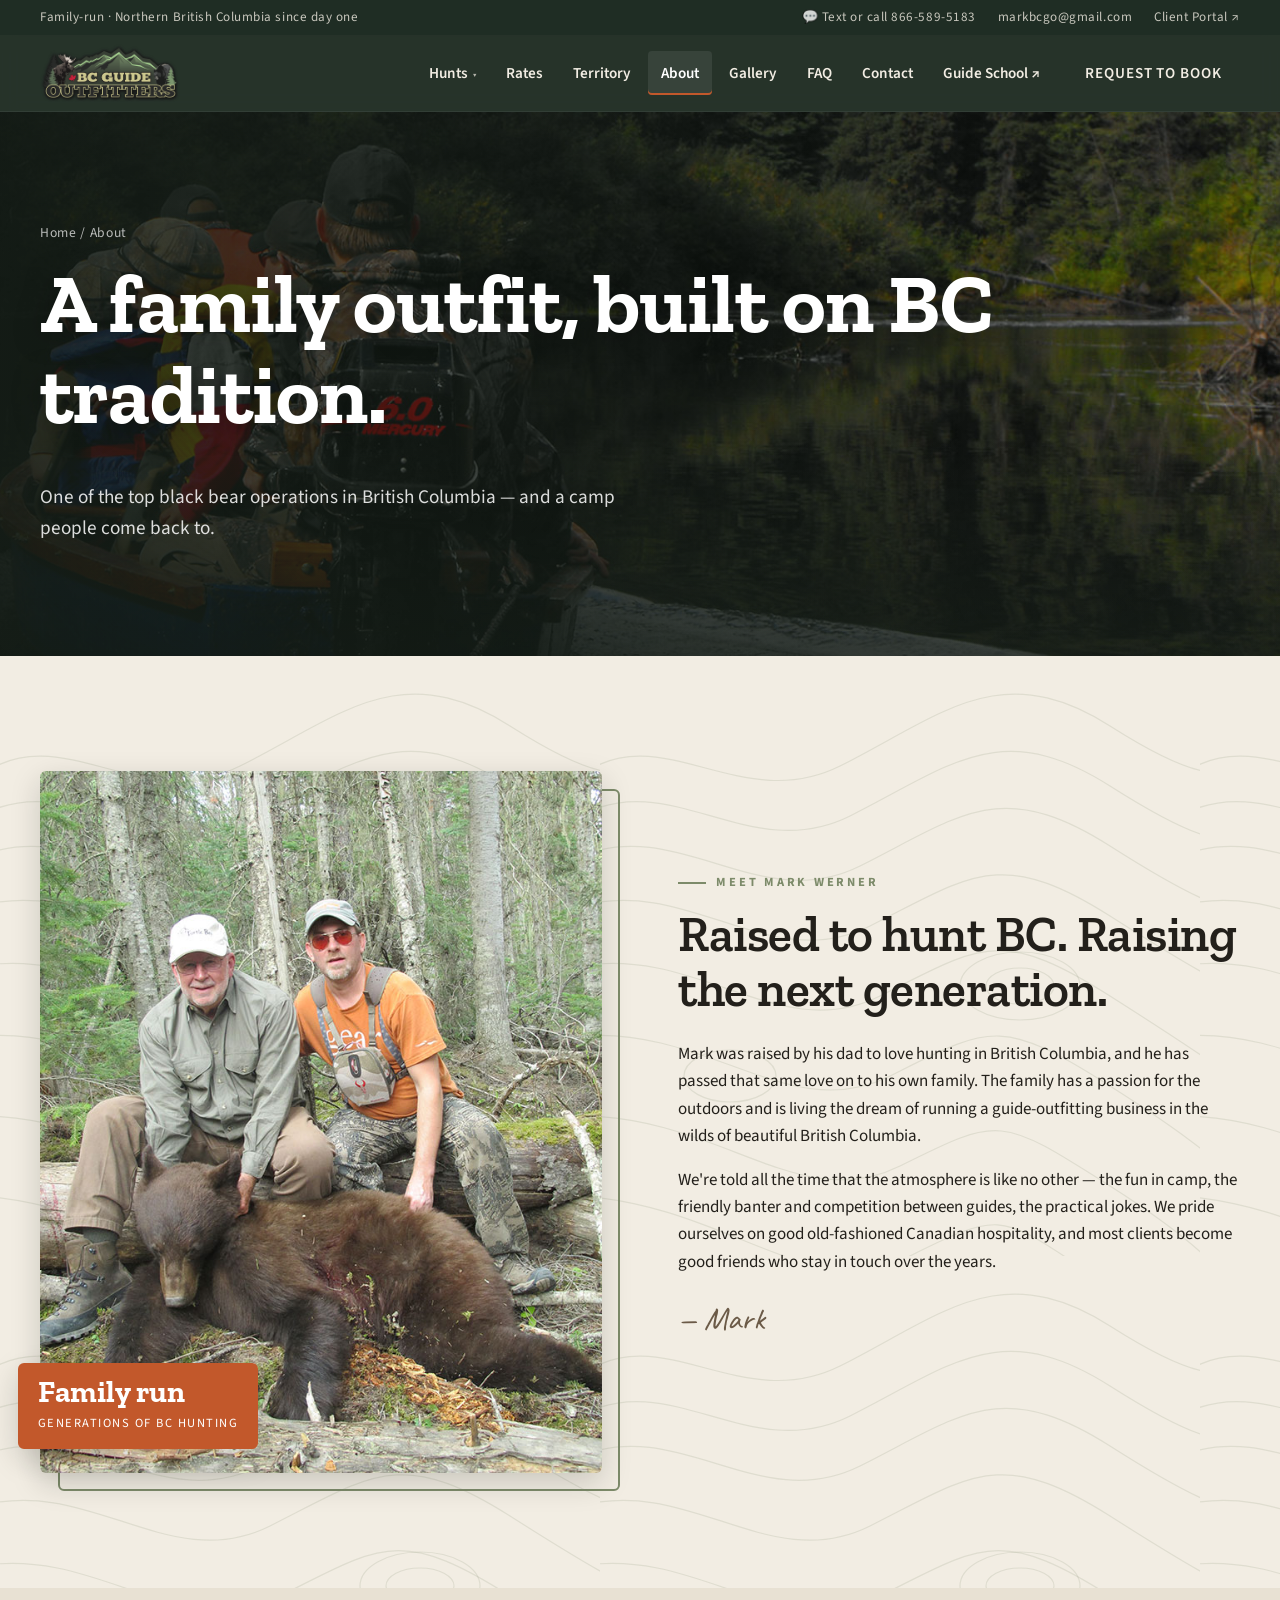
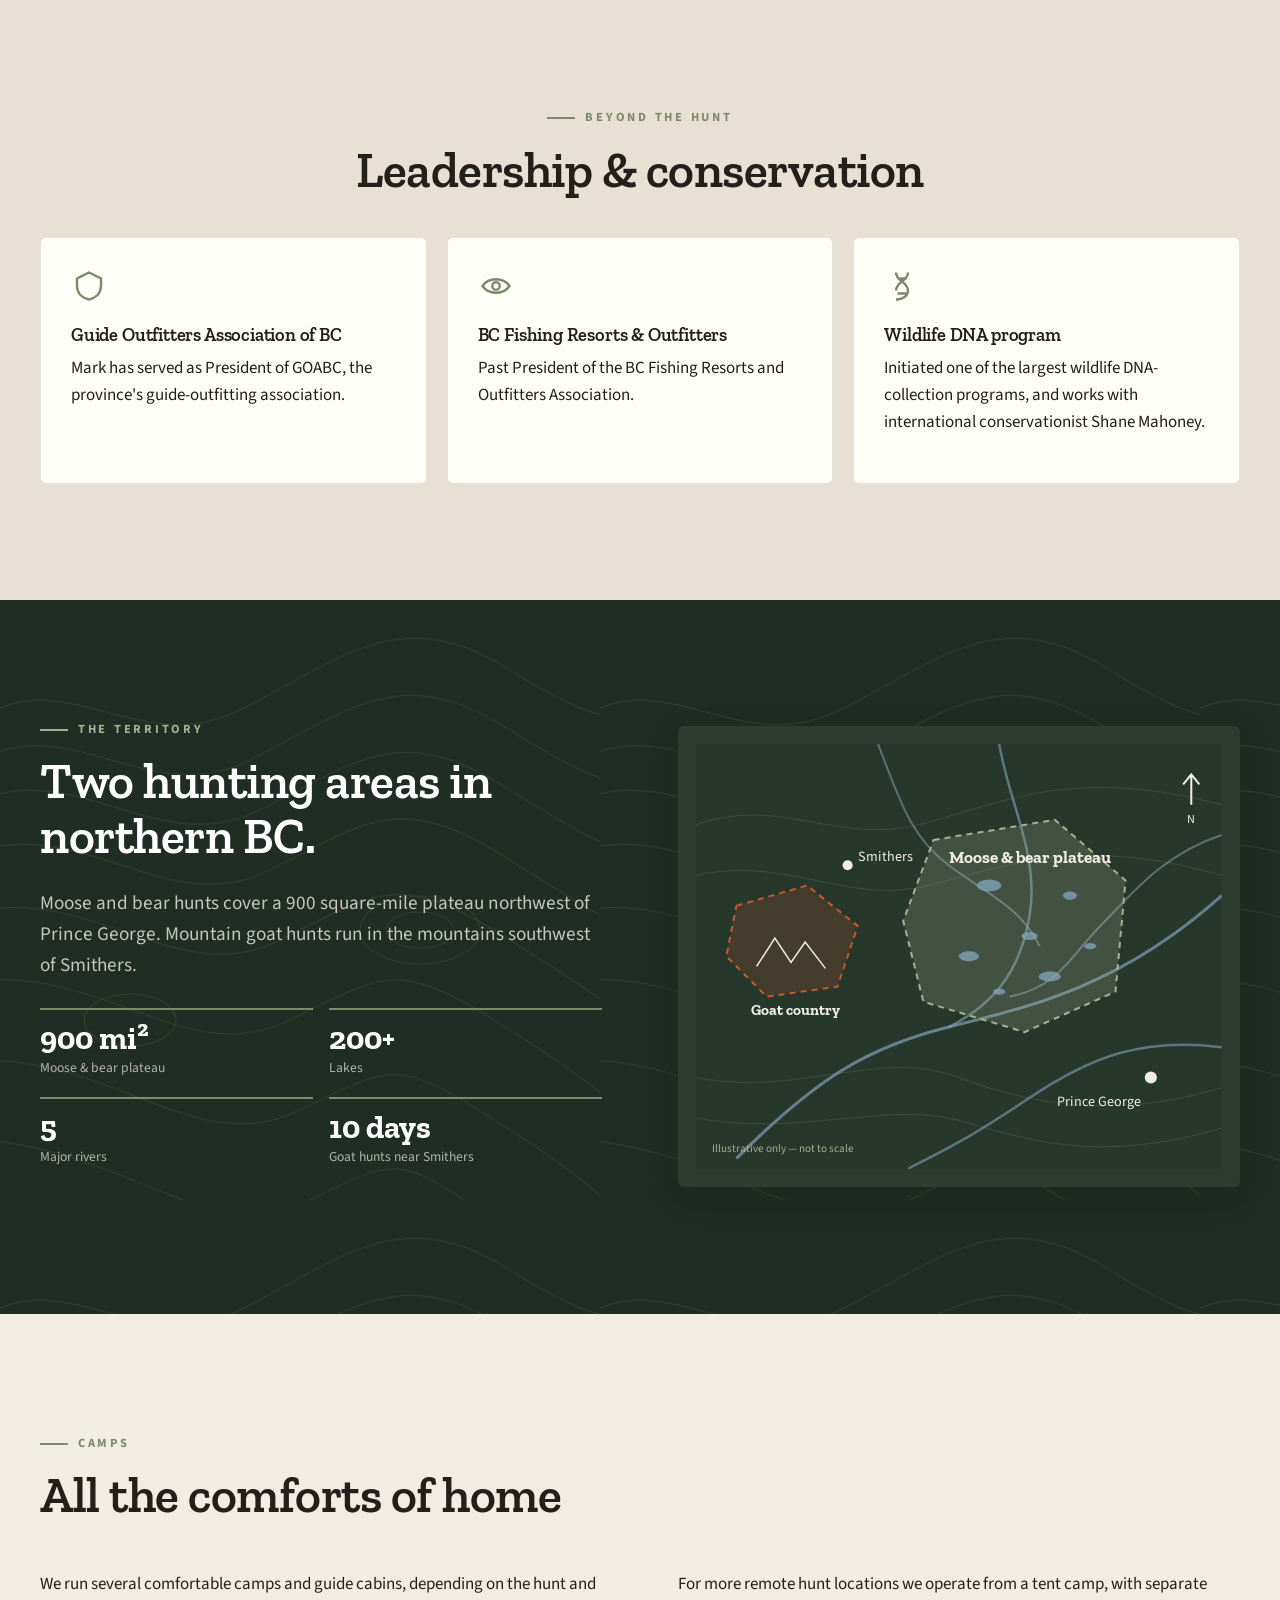
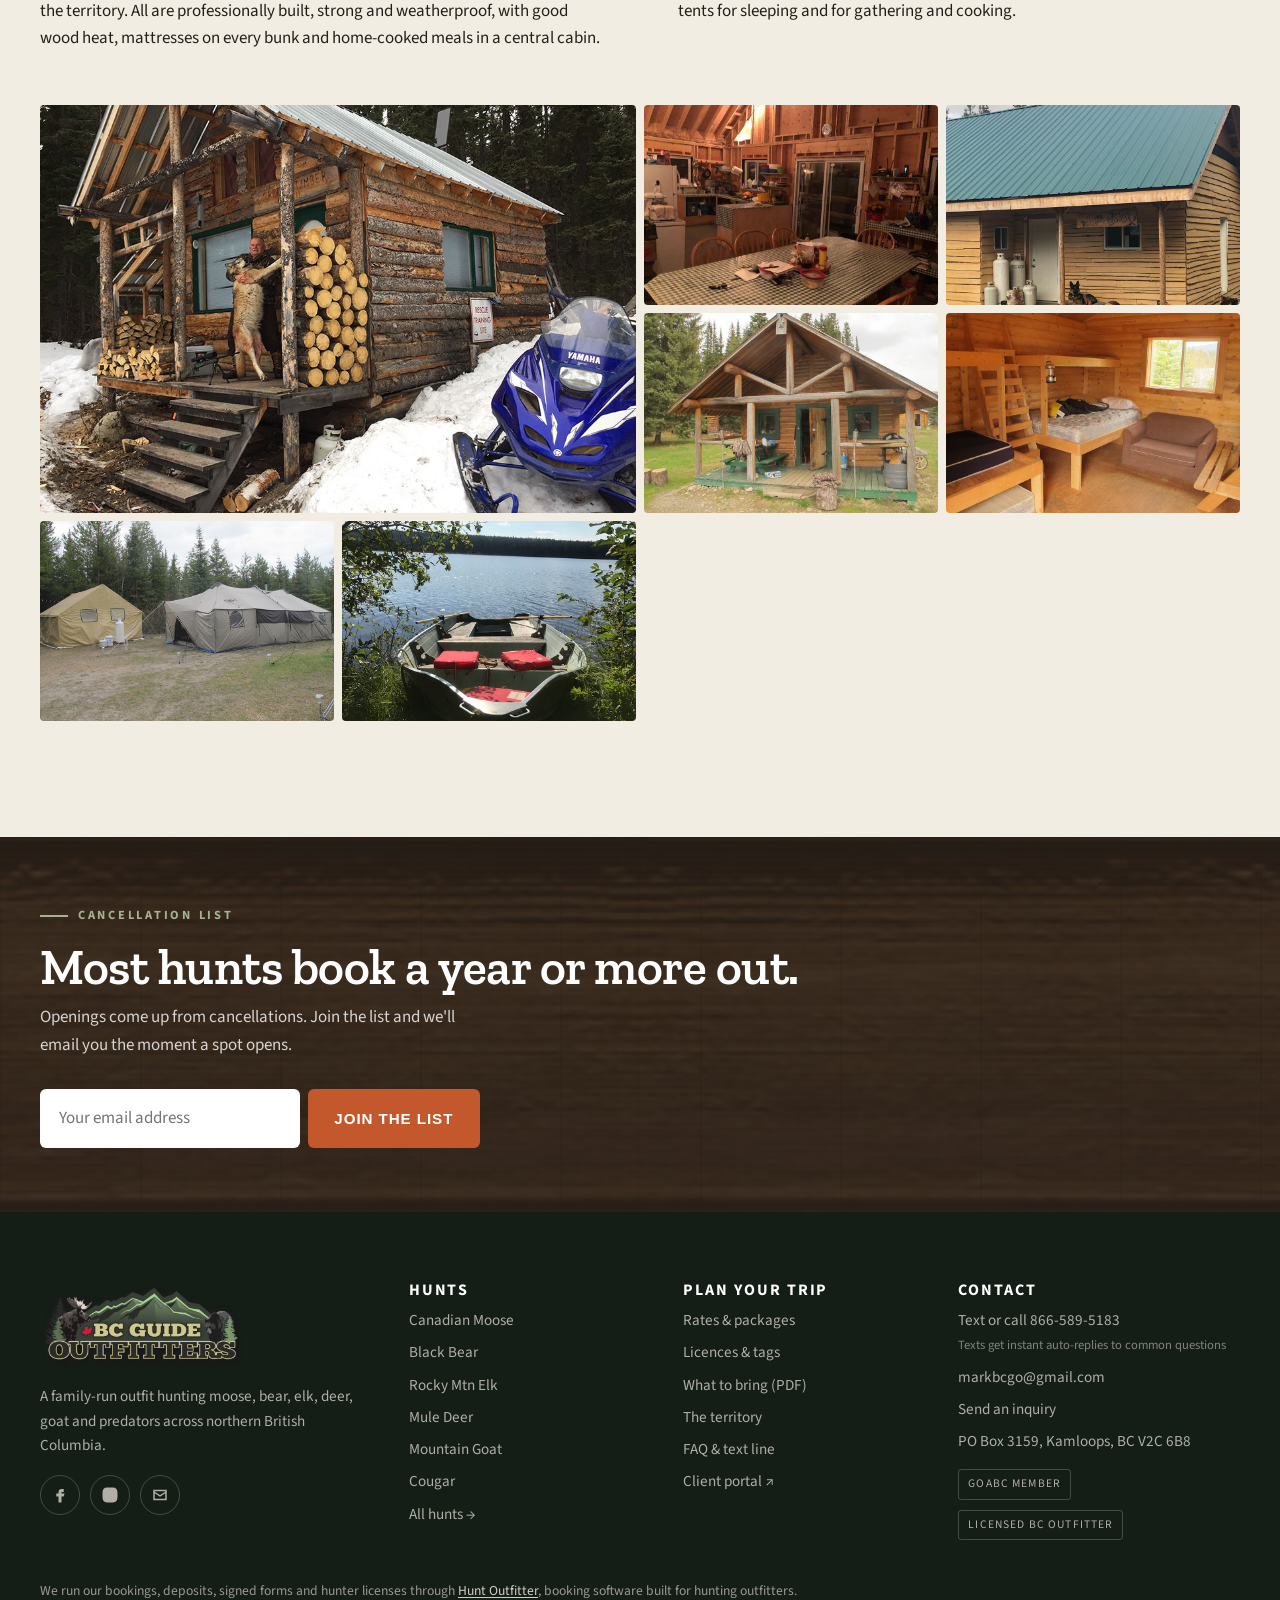
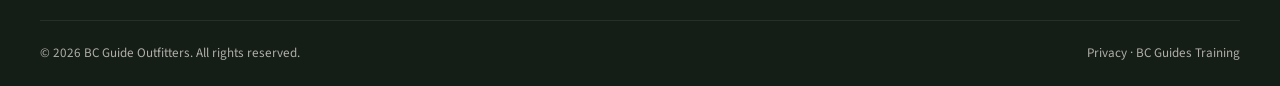
==== commit a5dcda5f: "Launch prep: self-host images, real links, privacy page, videos, indexable, sitemap, 301s, canonical" ====
--- a/about.html
+++ b/about.html
@@ -2,22 +2,22 @@
 <html lang="en">
 <head>
 <meta charset="utf-8">
-<meta name="robots" content="noindex, nofollow">
+<link rel="canonical" href="https://www.bcguideoutfitters.com/about.html">
 <link rel="icon" type="image/png" href="assets/img/favicon.png">
 <link rel="apple-touch-icon" href="assets/img/favicon.png">
 <meta name="viewport" content="width=device-width, initial-scale=1">
 <title>About &amp; Territory — BC Guide Outfitters</title>
 <link rel="preconnect" href="https://fonts.googleapis.com"><link rel="preconnect" href="https://fonts.gstatic.com" crossorigin>
 <link href="https://fonts.googleapis.com/css2?family=Caveat:wght@500&family=Source+Sans+3:wght@400;600;700&family=Zilla+Slab:wght@400;600;700&display=swap" rel="stylesheet">
-<link rel="stylesheet" href="assets/styles.css?v=23">
-<script src="assets/site.js?v=23" defer></script>
+<link rel="stylesheet" href="assets/styles.css?v=24">
+<script src="assets/site.js?v=24" defer></script>
 </head>
 <body data-page="about">
 <div id="site-header"></div>
 
 <main>
   <section class="hero hero-sub">
-    <div class="hero-bg" style="background-image:url('https://www.bcguideoutfitters.com/wp-content/uploads/2018/09/aboutbanner.jpg')"></div>
+    <div class="hero-bg" style="background-image:url('assets/wp/2018/09/aboutbanner.jpg')"></div>
     <div class="wrap">
       <div>
         <div class="crumbs"><a href="index.html">Home</a> / About</div>
@@ -30,7 +30,7 @@
   <section class="section topo">
     <div class="wrap split">
       <div class="framed">
-        <img src="https://www.bcguideoutfitters.com/wp-content/uploads/2018/09/about1.jpg" alt="Mark Werner with family and a black bear">
+        <img src="assets/wp/2018/09/about1.jpg" alt="Mark Werner with family and a black bear">
         <div class="tag"><b>Family run</b><span>Generations of BC hunting</span></div>
       </div>
       <div>
@@ -105,13 +105,13 @@
         <p>For more remote hunt locations we operate from a tent camp, with separate tents for sleeping and for gathering and cooking.</p>
       </div>
       <div class="camp-grid">
-        <img data-lightbox src="https://www.bcguideoutfitters.com/wp-content/uploads/2018/10/accom5.jpg" alt="Log cabin in snow">
-        <img data-lightbox src="https://www.bcguideoutfitters.com/wp-content/uploads/2018/10/accom1.jpg" alt="Cook cabin interior">
-        <img data-lightbox src="https://www.bcguideoutfitters.com/wp-content/uploads/2018/10/accom3.jpg" alt="Guide cabin">
-        <img data-lightbox src="https://www.bcguideoutfitters.com/wp-content/uploads/2018/09/about-accom1.jpg" alt="Log lodge">
-        <img data-lightbox src="https://www.bcguideoutfitters.com/wp-content/uploads/2018/09/about-accom2.jpg" alt="Bunk room">
-        <img data-lightbox src="https://www.bcguideoutfitters.com/wp-content/uploads/2018/10/accom7.jpg" alt="Tent camp">
-        <img data-lightbox src="https://www.bcguideoutfitters.com/wp-content/uploads/2018/10/accom4.jpg" alt="Boat on a lake">
+        <img data-lightbox src="assets/wp/2018/10/accom5.jpg" alt="Log cabin in snow">
+        <img data-lightbox src="assets/wp/2018/10/accom1.jpg" alt="Cook cabin interior">
+        <img data-lightbox src="assets/wp/2018/10/accom3.jpg" alt="Guide cabin">
+        <img data-lightbox src="assets/wp/2018/09/about-accom1.jpg" alt="Log lodge">
+        <img data-lightbox src="assets/wp/2018/09/about-accom2.jpg" alt="Bunk room">
+        <img data-lightbox src="assets/wp/2018/10/accom7.jpg" alt="Tent camp">
+        <img data-lightbox src="assets/wp/2018/10/accom4.jpg" alt="Boat on a lake">
       </div>
     </div>
   </section>
--- a/assets/styles.css
+++ b/assets/styles.css
@@ -190,7 +190,7 @@
     linear-gradient(rgba(46, 36, 27, .78), rgba(46, 36, 27, .85)),
     repeating-linear-gradient(90deg, rgba(0, 0, 0, .18) 0 2px, transparent 2px 140px),
     repeating-linear-gradient(0deg, rgba(255, 255, 255, .02) 0 3px, rgba(0, 0, 0, .04) 3px 7px),
-    url("https://www.bcguideoutfitters.com/wp-content/uploads/2018/08/woodback-cta.jpg") center/cover,
+    url("wp/2018/08/woodback-cta.jpg") center/cover,
     var(--wood);
 }
 
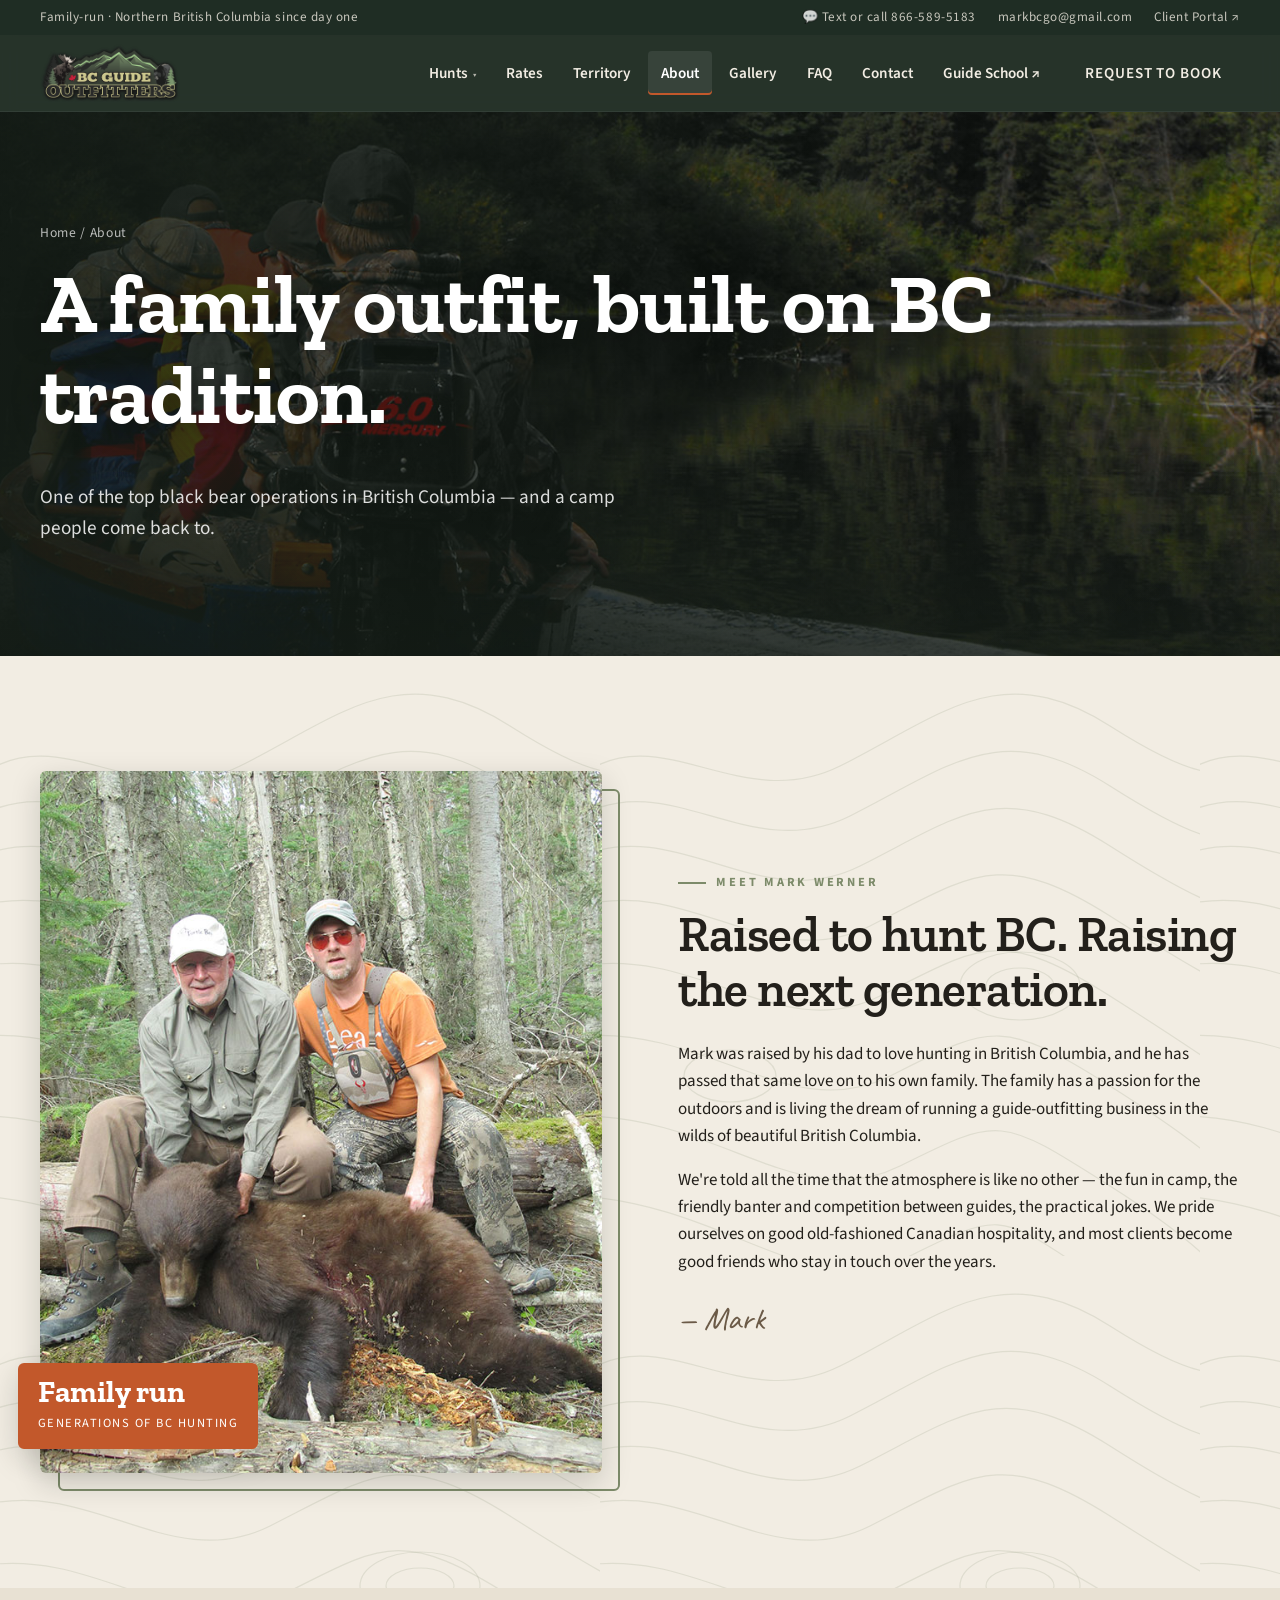
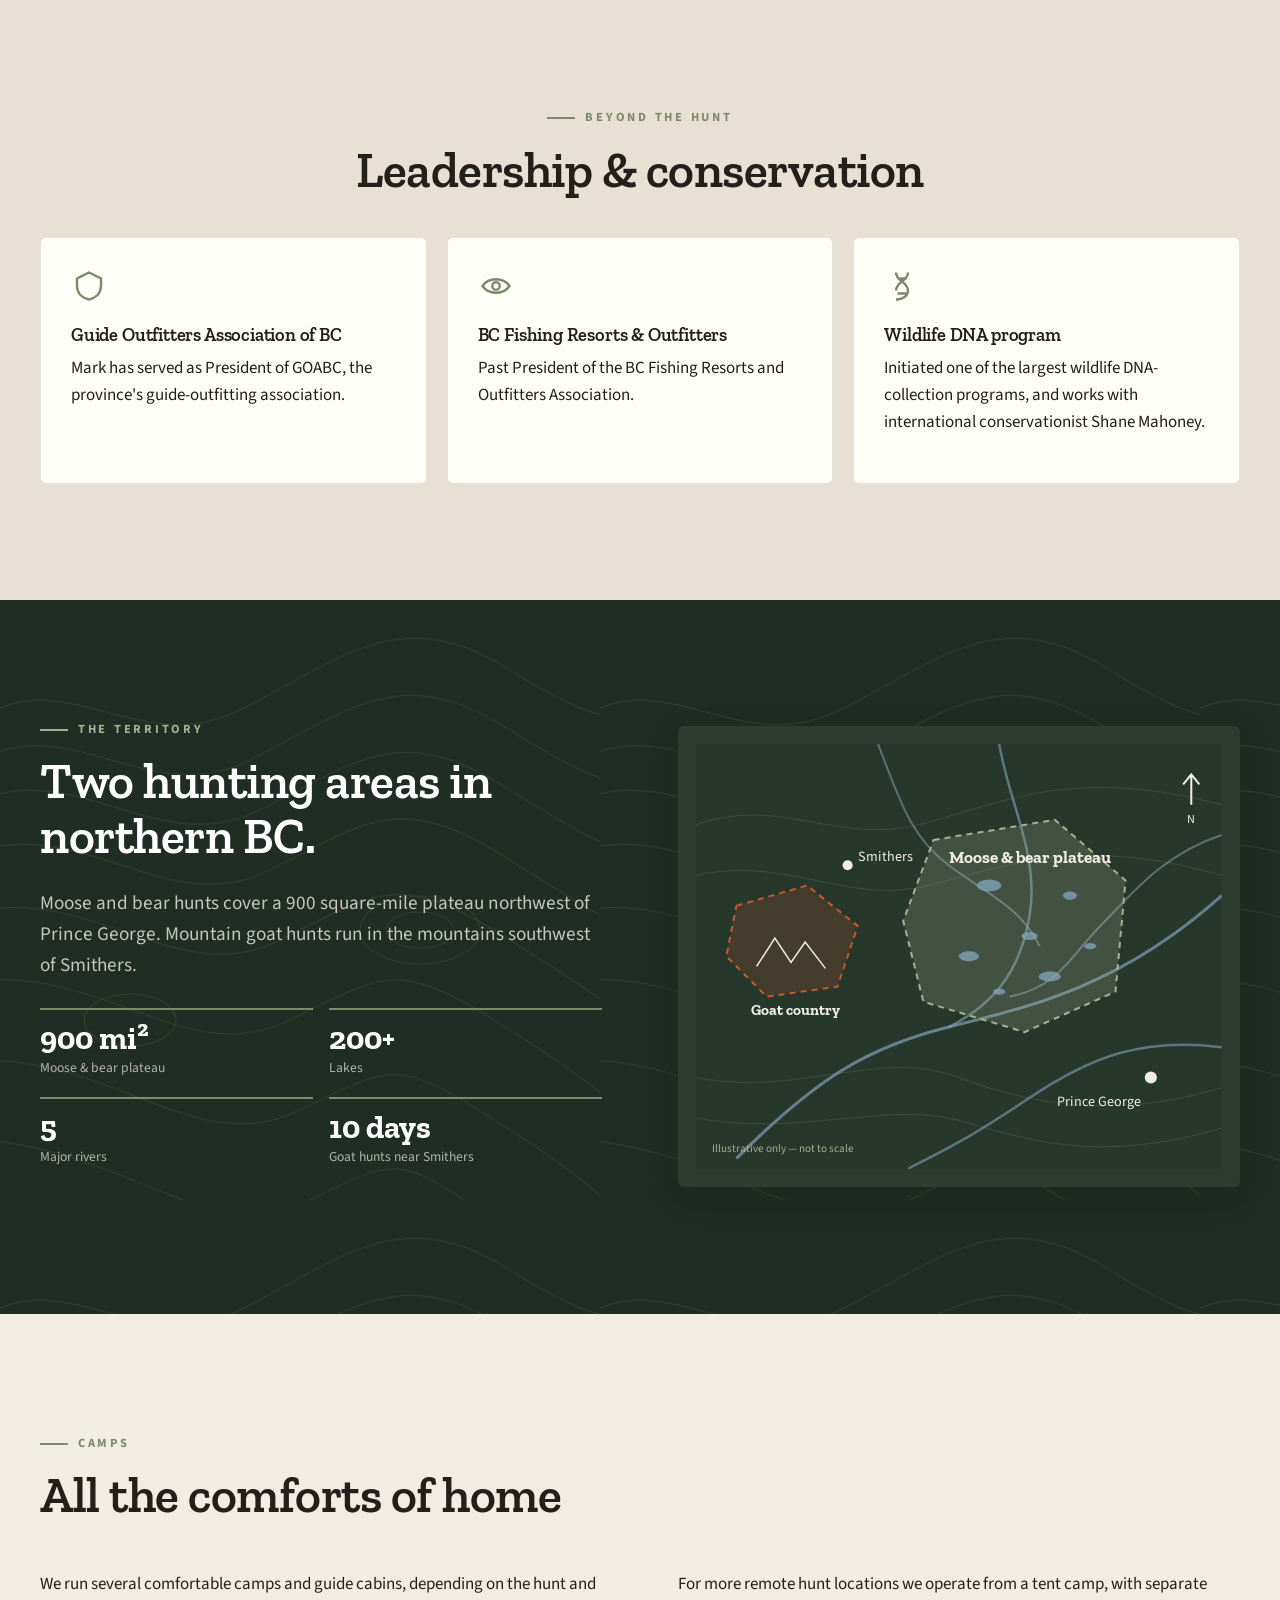
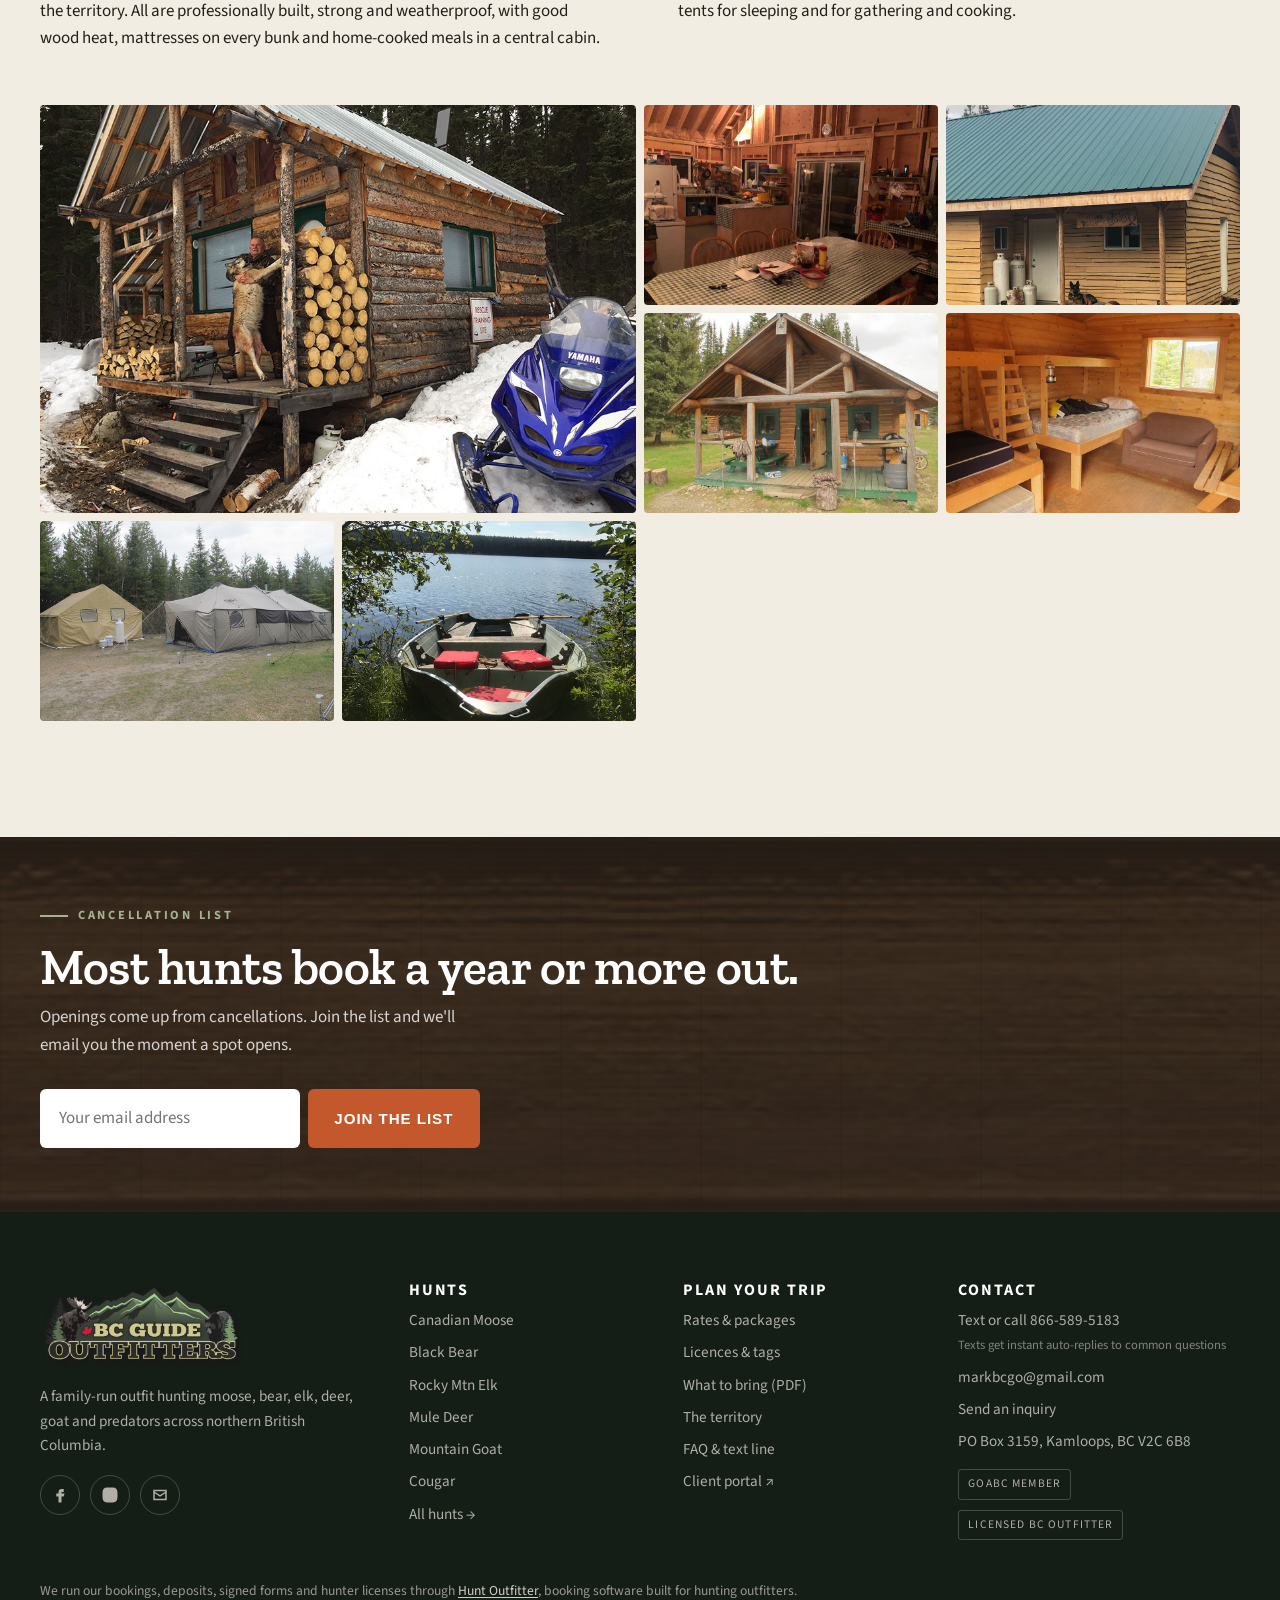
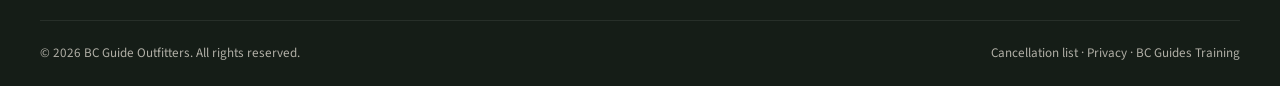
==== commit 939145c2: "Add cancellation-list page (HO list widget), footer + hunts links, 301 /cancellation/ to it Co-Autho" ====
--- a/about.html
+++ b/about.html
@@ -10,7 +10,7 @@
 <link rel="preconnect" href="https://fonts.googleapis.com"><link rel="preconnect" href="https://fonts.gstatic.com" crossorigin>
 <link href="https://fonts.googleapis.com/css2?family=Caveat:wght@500&family=Source+Sans+3:wght@400;600;700&family=Zilla+Slab:wght@400;600;700&display=swap" rel="stylesheet">
 <link rel="stylesheet" href="assets/styles.css?v=24">
-<script src="assets/site.js?v=24" defer></script>
+<script src="assets/site.js?v=25" defer></script>
 </head>
 <body data-page="about">
 <div id="site-header"></div>
